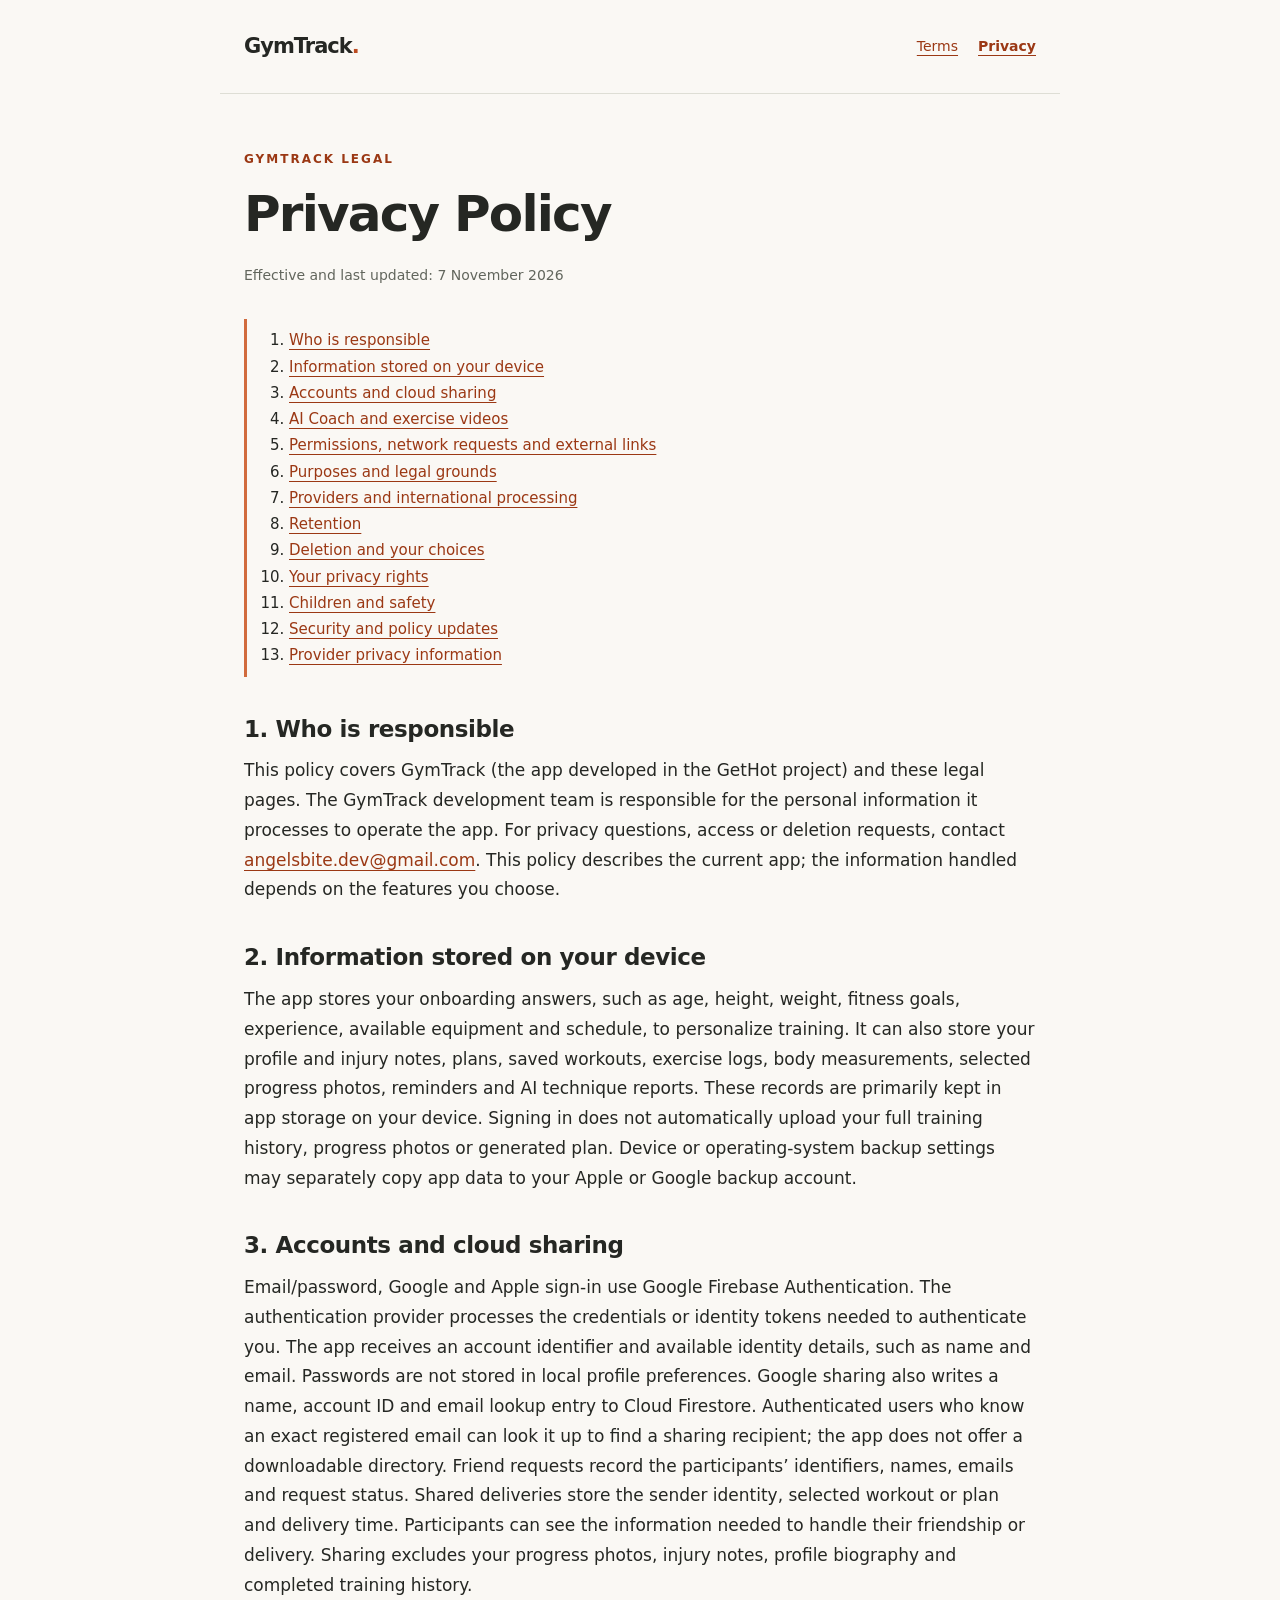
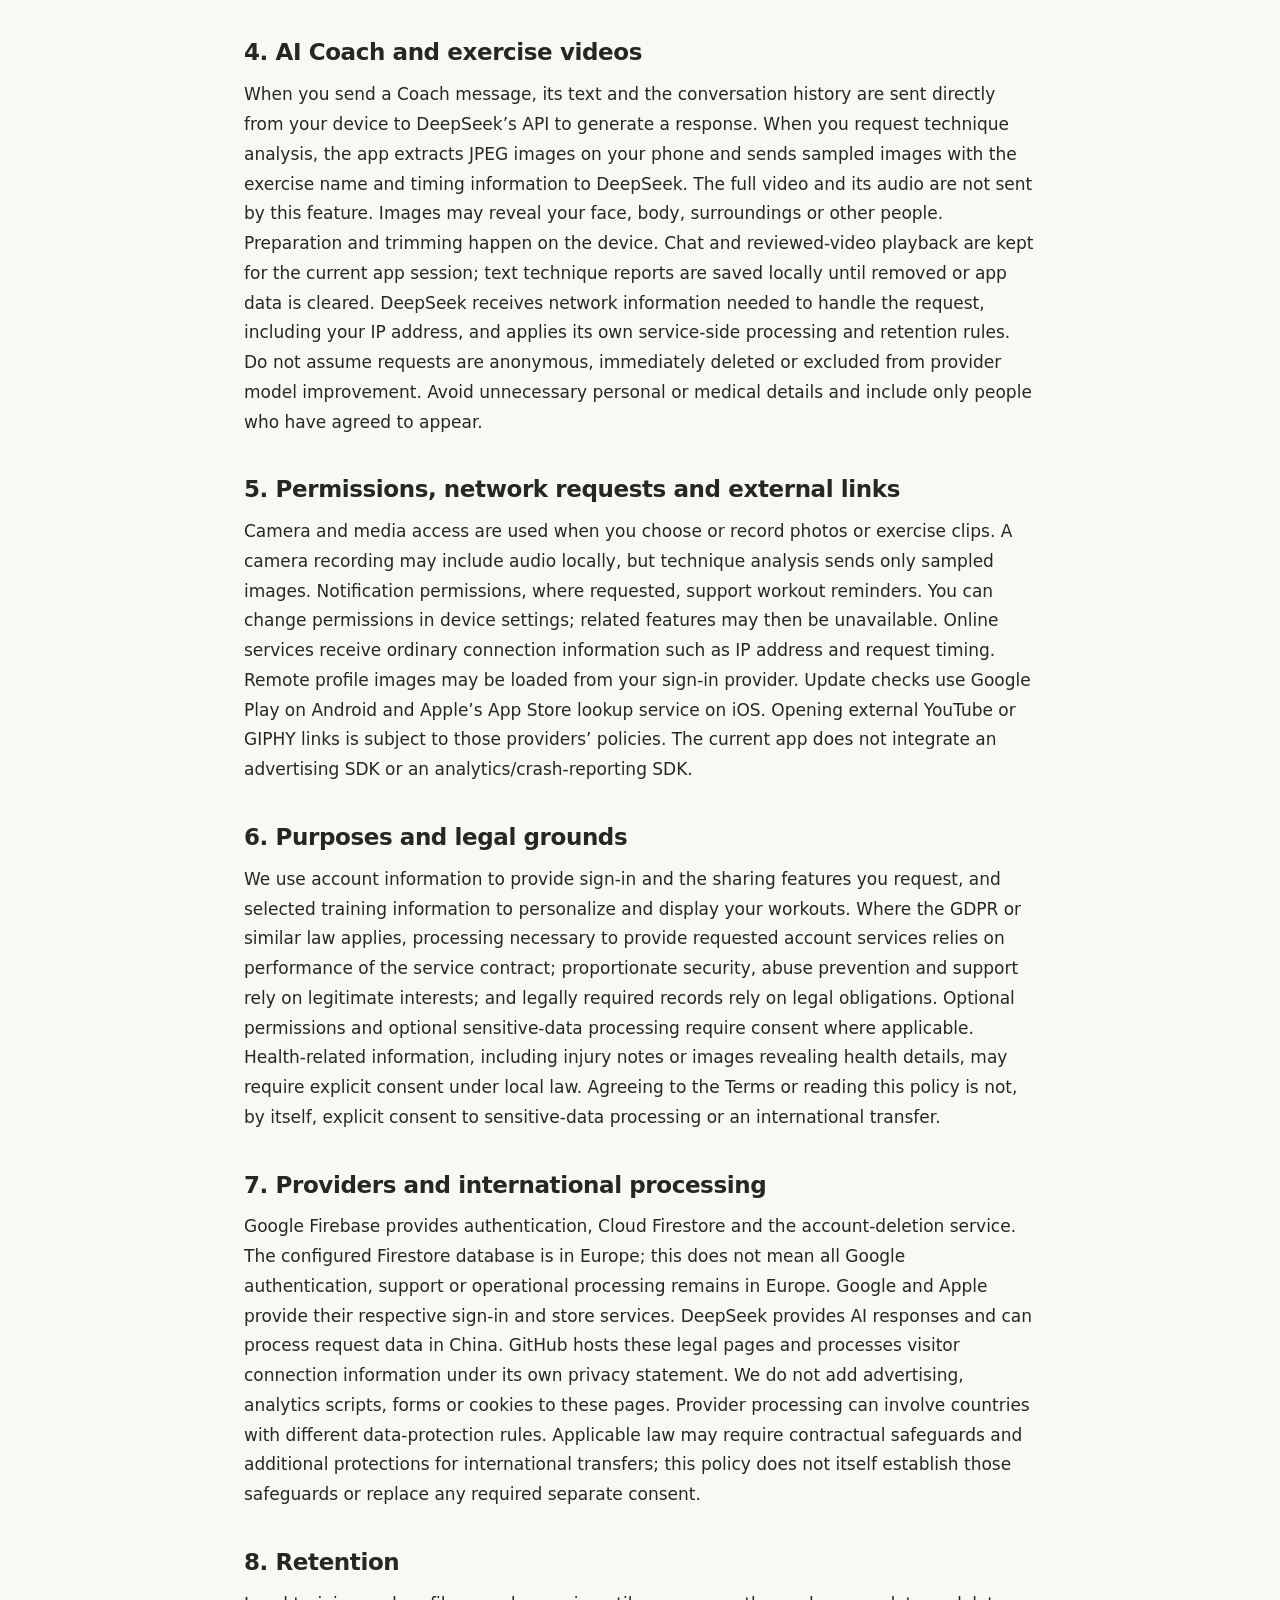
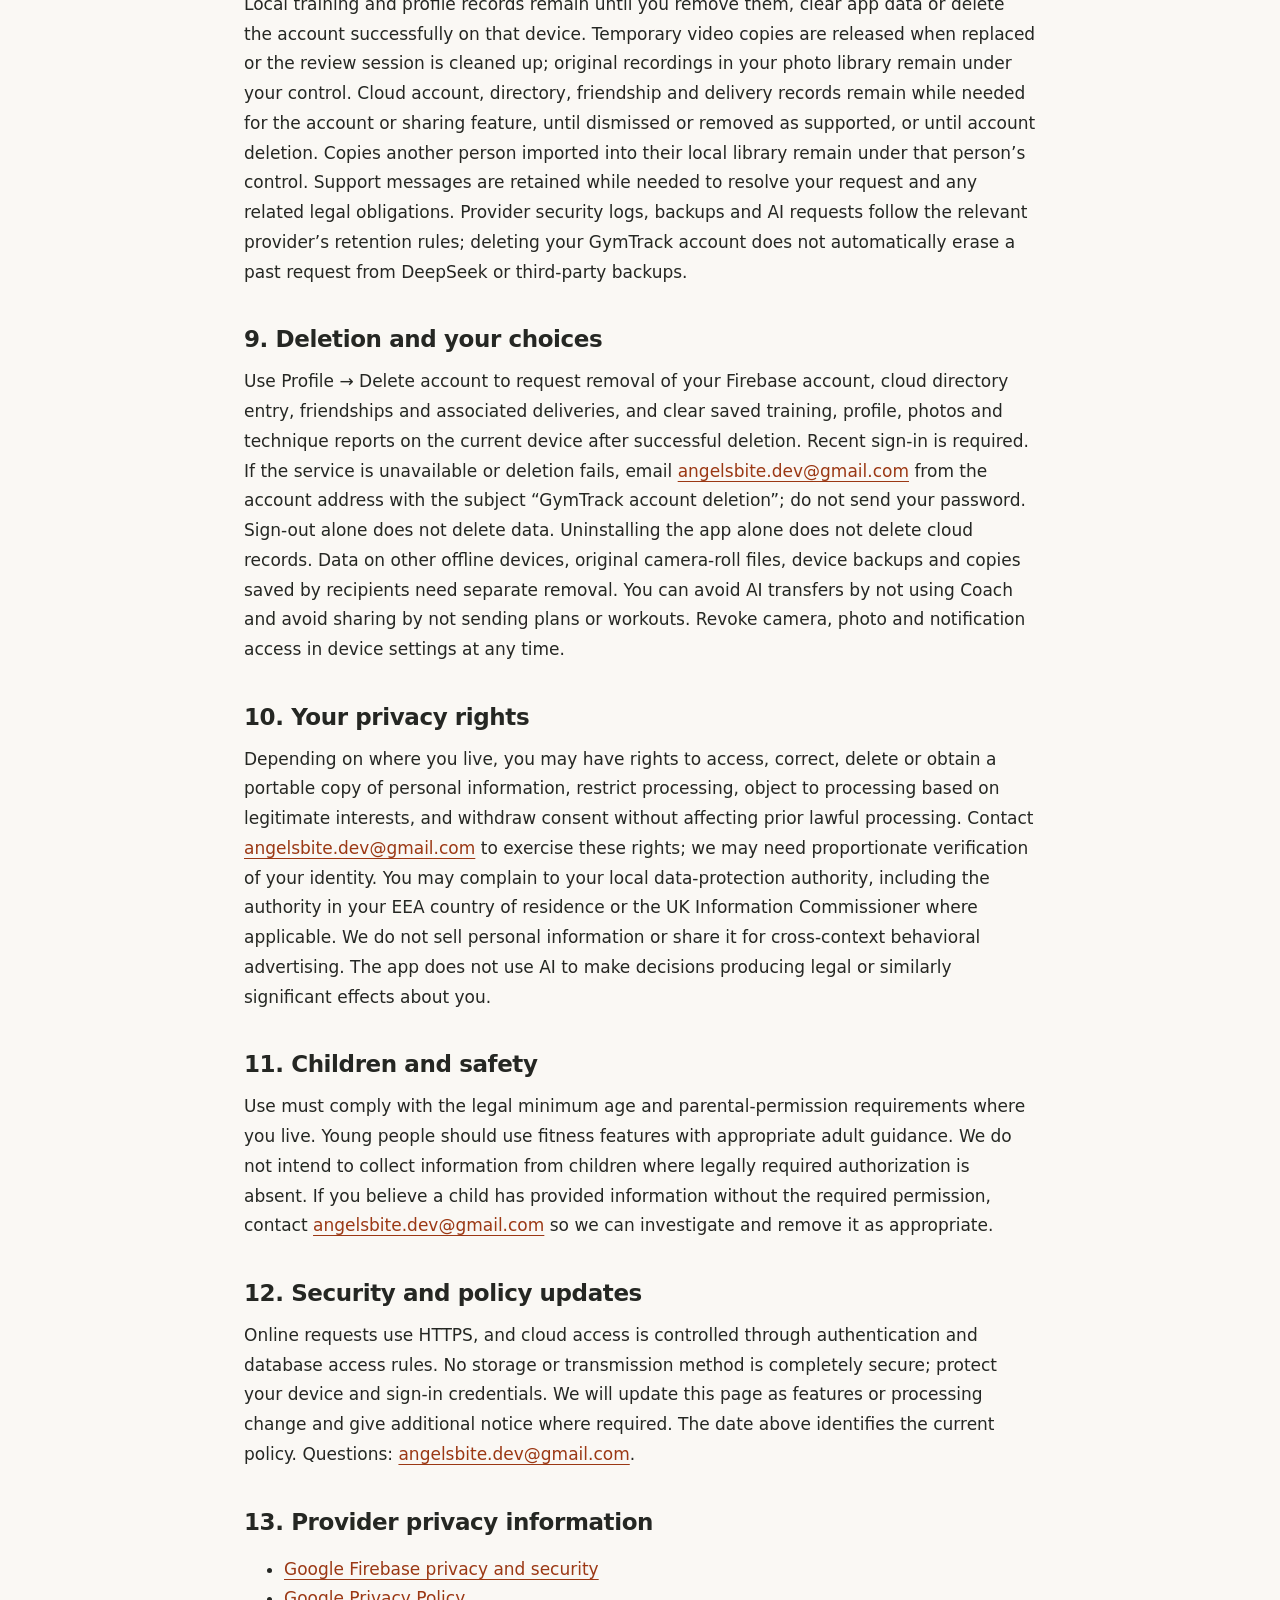
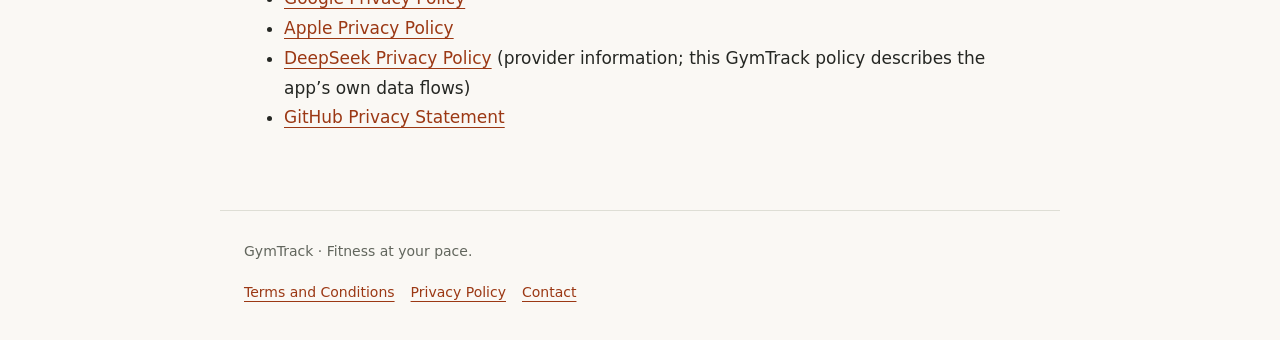
==== privacy.html @ 18a26daa "Publish GymTrack terms and privacy policy" ====
<!doctype html>
<html lang="en"><head><meta charset="utf-8"><meta name="viewport" content="width=device-width, initial-scale=1"><meta name="description" content="Privacy Policy for GymTrack, the workout planning and fitness progress app."><title>Privacy Policy · GymTrack</title><link rel="stylesheet" href="style.css"></head>
<body><a class="skip" href="#main">Skip to content</a><header><a class="brand" href="index.html">GymTrack<span aria-hidden="true" style="color:#bc4b20">.</span></a><nav aria-label="Legal"><a href="terms.html">Terms</a><a href="privacy.html" aria-current="page">Privacy</a></nav></header><main id="main"><p class="eyebrow">GymTrack legal</p><h1>Privacy Policy</h1><p class="date">Effective and last updated: <time datetime="2026-11-07">7 November 2026</time></p><nav class="toc" aria-label="On this page"><ol><li><a href="#section-1">Who is responsible</a></li><li><a href="#section-2">Information stored on your device</a></li><li><a href="#section-3">Accounts and cloud sharing</a></li><li><a href="#section-4">AI Coach and exercise videos</a></li><li><a href="#section-5">Permissions, network requests and external links</a></li><li><a href="#section-6">Purposes and legal grounds</a></li><li><a href="#section-7">Providers and international processing</a></li><li><a href="#section-8">Retention</a></li><li><a href="#section-9">Deletion and your choices</a></li><li><a href="#section-10">Your privacy rights</a></li><li><a href="#section-11">Children and safety</a></li><li><a href="#section-12">Security and policy updates</a></li><li><a href="#section-13">Provider privacy information</a></li></ol></nav><section aria-labelledby="section-1"><h2 id="section-1">1. Who is responsible</h2><p>This policy covers GymTrack (the app developed in the GetHot project) and these legal pages. The GymTrack development team is responsible for the personal information it processes to operate the app. For privacy questions, access or deletion requests, contact <a href="mailto:angelsbite.dev@gmail.com">angelsbite.dev@gmail.com</a>. This policy describes the current app; the information handled depends on the features you choose.</p></section><section aria-labelledby="section-2"><h2 id="section-2">2. Information stored on your device</h2><p>The app stores your onboarding answers, such as age, height, weight, fitness goals, experience, available equipment and schedule, to personalize training. It can also store your profile and injury notes, plans, saved workouts, exercise logs, body measurements, selected progress photos, reminders and AI technique reports. These records are primarily kept in app storage on your device. Signing in does not automatically upload your full training history, progress photos or generated plan. Device or operating-system backup settings may separately copy app data to your Apple or Google backup account.</p></section><section aria-labelledby="section-3"><h2 id="section-3">3. Accounts and cloud sharing</h2><p>Email/password, Google and Apple sign-in use Google Firebase Authentication. The authentication provider processes the credentials or identity tokens needed to authenticate you. The app receives an account identifier and available identity details, such as name and email. Passwords are not stored in local profile preferences. Google sharing also writes a name, account ID and email lookup entry to Cloud Firestore. Authenticated users who know an exact registered email can look it up to find a sharing recipient; the app does not offer a downloadable directory. Friend requests record the participants’ identifiers, names, emails and request status. Shared deliveries store the sender identity, selected workout or plan and delivery time. Participants can see the information needed to handle their friendship or delivery. Sharing excludes your progress photos, injury notes, profile biography and completed training history.</p></section><section aria-labelledby="section-4"><h2 id="section-4">4. AI Coach and exercise videos</h2><p>When you send a Coach message, its text and the conversation history are sent directly from your device to DeepSeek’s API to generate a response. When you request technique analysis, the app extracts JPEG images on your phone and sends sampled images with the exercise name and timing information to DeepSeek. The full video and its audio are not sent by this feature. Images may reveal your face, body, surroundings or other people. Preparation and trimming happen on the device. Chat and reviewed-video playback are kept for the current app session; text technique reports are saved locally until removed or app data is cleared. DeepSeek receives network information needed to handle the request, including your IP address, and applies its own service-side processing and retention rules. Do not assume requests are anonymous, immediately deleted or excluded from provider model improvement. Avoid unnecessary personal or medical details and include only people who have agreed to appear.</p></section><section aria-labelledby="section-5"><h2 id="section-5">5. Permissions, network requests and external links</h2><p>Camera and media access are used when you choose or record photos or exercise clips. A camera recording may include audio locally, but technique analysis sends only sampled images. Notification permissions, where requested, support workout reminders. You can change permissions in device settings; related features may then be unavailable. Online services receive ordinary connection information such as IP address and request timing. Remote profile images may be loaded from your sign-in provider. Update checks use Google Play on Android and Apple’s App Store lookup service on iOS. Opening external YouTube or GIPHY links is subject to those providers’ policies. The current app does not integrate an advertising SDK or an analytics/crash-reporting SDK.</p></section><section aria-labelledby="section-6"><h2 id="section-6">6. Purposes and legal grounds</h2><p>We use account information to provide sign-in and the sharing features you request, and selected training information to personalize and display your workouts. Where the GDPR or similar law applies, processing necessary to provide requested account services relies on performance of the service contract; proportionate security, abuse prevention and support rely on legitimate interests; and legally required records rely on legal obligations. Optional permissions and optional sensitive-data processing require consent where applicable. Health-related information, including injury notes or images revealing health details, may require explicit consent under local law. Agreeing to the Terms or reading this policy is not, by itself, explicit consent to sensitive-data processing or an international transfer.</p></section><section aria-labelledby="section-7"><h2 id="section-7">7. Providers and international processing</h2><p>Google Firebase provides authentication, Cloud Firestore and the account-deletion service. The configured Firestore database is in Europe; this does not mean all Google authentication, support or operational processing remains in Europe. Google and Apple provide their respective sign-in and store services. DeepSeek provides AI responses and can process request data in China. GitHub hosts these legal pages and processes visitor connection information under its own privacy statement. We do not add advertising, analytics scripts, forms or cookies to these pages. Provider processing can involve countries with different data-protection rules. Applicable law may require contractual safeguards and additional protections for international transfers; this policy does not itself establish those safeguards or replace any required separate consent.</p></section><section aria-labelledby="section-8"><h2 id="section-8">8. Retention</h2><p>Local training and profile records remain until you remove them, clear app data or delete the account successfully on that device. Temporary video copies are released when replaced or the review session is cleaned up; original recordings in your photo library remain under your control. Cloud account, directory, friendship and delivery records remain while needed for the account or sharing feature, until dismissed or removed as supported, or until account deletion. Copies another person imported into their local library remain under that person’s control. Support messages are retained while needed to resolve your request and any related legal obligations. Provider security logs, backups and AI requests follow the relevant provider’s retention rules; deleting your GymTrack account does not automatically erase a past request from DeepSeek or third-party backups.</p></section><section aria-labelledby="section-9"><h2 id="section-9">9. Deletion and your choices</h2><p>Use Profile → Delete account to request removal of your Firebase account, cloud directory entry, friendships and associated deliveries, and clear saved training, profile, photos and technique reports on the current device after successful deletion. Recent sign-in is required. If the service is unavailable or deletion fails, email <a href="mailto:angelsbite.dev@gmail.com">angelsbite.dev@gmail.com</a> from the account address with the subject “GymTrack account deletion”; do not send your password. Sign-out alone does not delete data. Uninstalling the app alone does not delete cloud records. Data on other offline devices, original camera-roll files, device backups and copies saved by recipients need separate removal. You can avoid AI transfers by not using Coach and avoid sharing by not sending plans or workouts. Revoke camera, photo and notification access in device settings at any time.</p></section><section aria-labelledby="section-10"><h2 id="section-10">10. Your privacy rights</h2><p>Depending on where you live, you may have rights to access, correct, delete or obtain a portable copy of personal information, restrict processing, object to processing based on legitimate interests, and withdraw consent without affecting prior lawful processing. Contact <a href="mailto:angelsbite.dev@gmail.com">angelsbite.dev@gmail.com</a> to exercise these rights; we may need proportionate verification of your identity. You may complain to your local data-protection authority, including the authority in your EEA country of residence or the UK Information Commissioner where applicable. We do not sell personal information or share it for cross-context behavioral advertising. The app does not use AI to make decisions producing legal or similarly significant effects about you.</p></section><section aria-labelledby="section-11"><h2 id="section-11">11. Children and safety</h2><p>Use must comply with the legal minimum age and parental-permission requirements where you live. Young people should use fitness features with appropriate adult guidance. We do not intend to collect information from children where legally required authorization is absent. If you believe a child has provided information without the required permission, contact <a href="mailto:angelsbite.dev@gmail.com">angelsbite.dev@gmail.com</a> so we can investigate and remove it as appropriate.</p></section><section aria-labelledby="section-12"><h2 id="section-12">12. Security and policy updates</h2><p>Online requests use HTTPS, and cloud access is controlled through authentication and database access rules. No storage or transmission method is completely secure; protect your device and sign-in credentials. We will update this page as features or processing change and give additional notice where required. The date above identifies the current policy. Questions: <a href="mailto:angelsbite.dev@gmail.com">angelsbite.dev@gmail.com</a>.</p></section><section aria-labelledby="section-13"><h2 id="section-13">13. Provider privacy information</h2><ul><li><a href="https://firebase.google.com/support/privacy">Google Firebase privacy and security</a></li><li><a href="https://policies.google.com/privacy">Google Privacy Policy</a></li><li><a href="https://www.apple.com/legal/privacy/">Apple Privacy Policy</a></li><li><a href="https://cdn.deepseek.com/policies/en-US/deepseek-privacy-policy.html">DeepSeek Privacy Policy</a> (provider information; this GymTrack policy describes the app’s own data flows)</li><li><a href="https://docs.github.com/en/site-policy/privacy-policies/github-general-privacy-statement">GitHub Privacy Statement</a></li></ul></section></main><footer><p>GymTrack · Fitness at your pace.</p><a href="terms.html">Terms and Conditions</a><a href="privacy.html">Privacy Policy</a><a href="mailto:angelsbite.dev@gmail.com">Contact</a></footer></body></html>
---- style.css ----
*{box-sizing:border-box}html{color-scheme:light;scroll-behavior:smooth}body{margin:0;background:#faf8f4;color:#252723;font:17px/1.75 system-ui,-apple-system,BlinkMacSystemFont,"Segoe UI",sans-serif}a{color:#9b3814;text-underline-offset:4px}a:hover{color:#5f210a}a:focus-visible{outline:3px solid #b5471e;outline-offset:5px}.skip{position:absolute;left:16px;top:-80px;background:white;padding:8px}.skip:focus{top:8px}header,main,footer{max-width:840px;margin:auto;padding:28px 24px}header{display:flex;align-items:center;justify-content:space-between;gap:20px;border-bottom:1px solid #deded5}.brand{font-size:21px;font-weight:800;letter-spacing:-1px;color:#252723;text-decoration:none}nav{display:flex;gap:20px;font-size:14px}nav a[aria-current=page]{font-weight:700}main{padding-top:55px;padding-bottom:60px}h1{font-size:clamp(34px,6vw,50px);line-height:1.14;letter-spacing:-1.8px;margin:12px 0 20px}h2{font-size:23px;line-height:1.3;margin:38px 0 12px;letter-spacing:-.4px}p{margin:0 0 16px}.eyebrow{font-size:12px;letter-spacing:2px;text-transform:uppercase;font-weight:700;color:#9b3814}.date,footer{color:#62665d;font-size:14px}.intro{font-size:20px;color:#555c50}.cards{display:grid;grid-template-columns:1fr 1fr;gap:18px;margin:36px 0}.card{border:1px solid #deded5;border-radius:18px;padding:26px;background:#fffdf8}.card h2{margin:0 0 10px}.toc{border-left:3px solid #d16b3d;padding:8px 0 8px 22px;margin-top:32px}.toc ol{margin:0;padding-left:20px;font-size:15px}footer{border-top:1px solid #deded5;padding-bottom:36px}footer a{margin-right:16px}@media(max-width:540px){body{font-size:16px}header{align-items:flex-start;flex-direction:column;gap:8px}.cards{grid-template-columns:1fr}main{padding-top:36px}}@media print{header,footer,.toc,.skip{display:none}body{background:white;font-size:11pt}main{max-width:none;padding:0}h1{font-size:28pt}h2{break-after:avoid}a{color:inherit}}
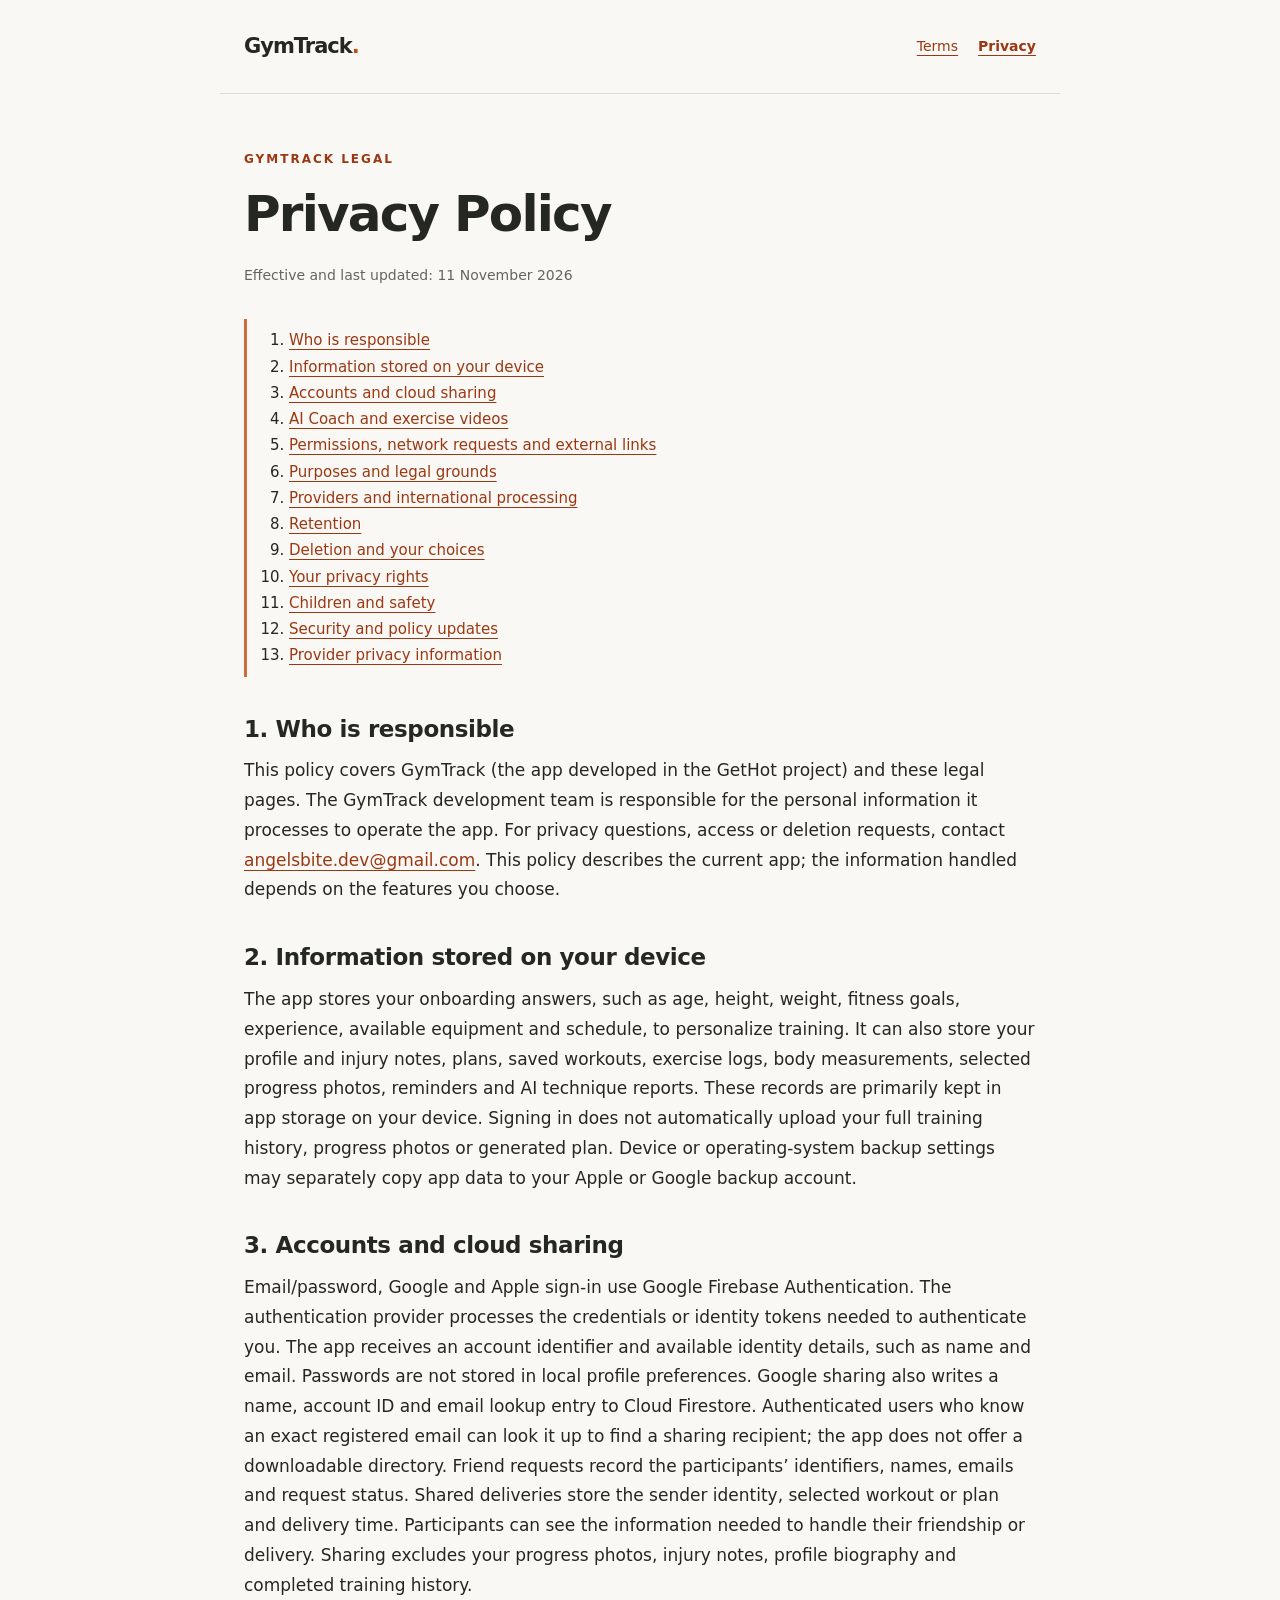
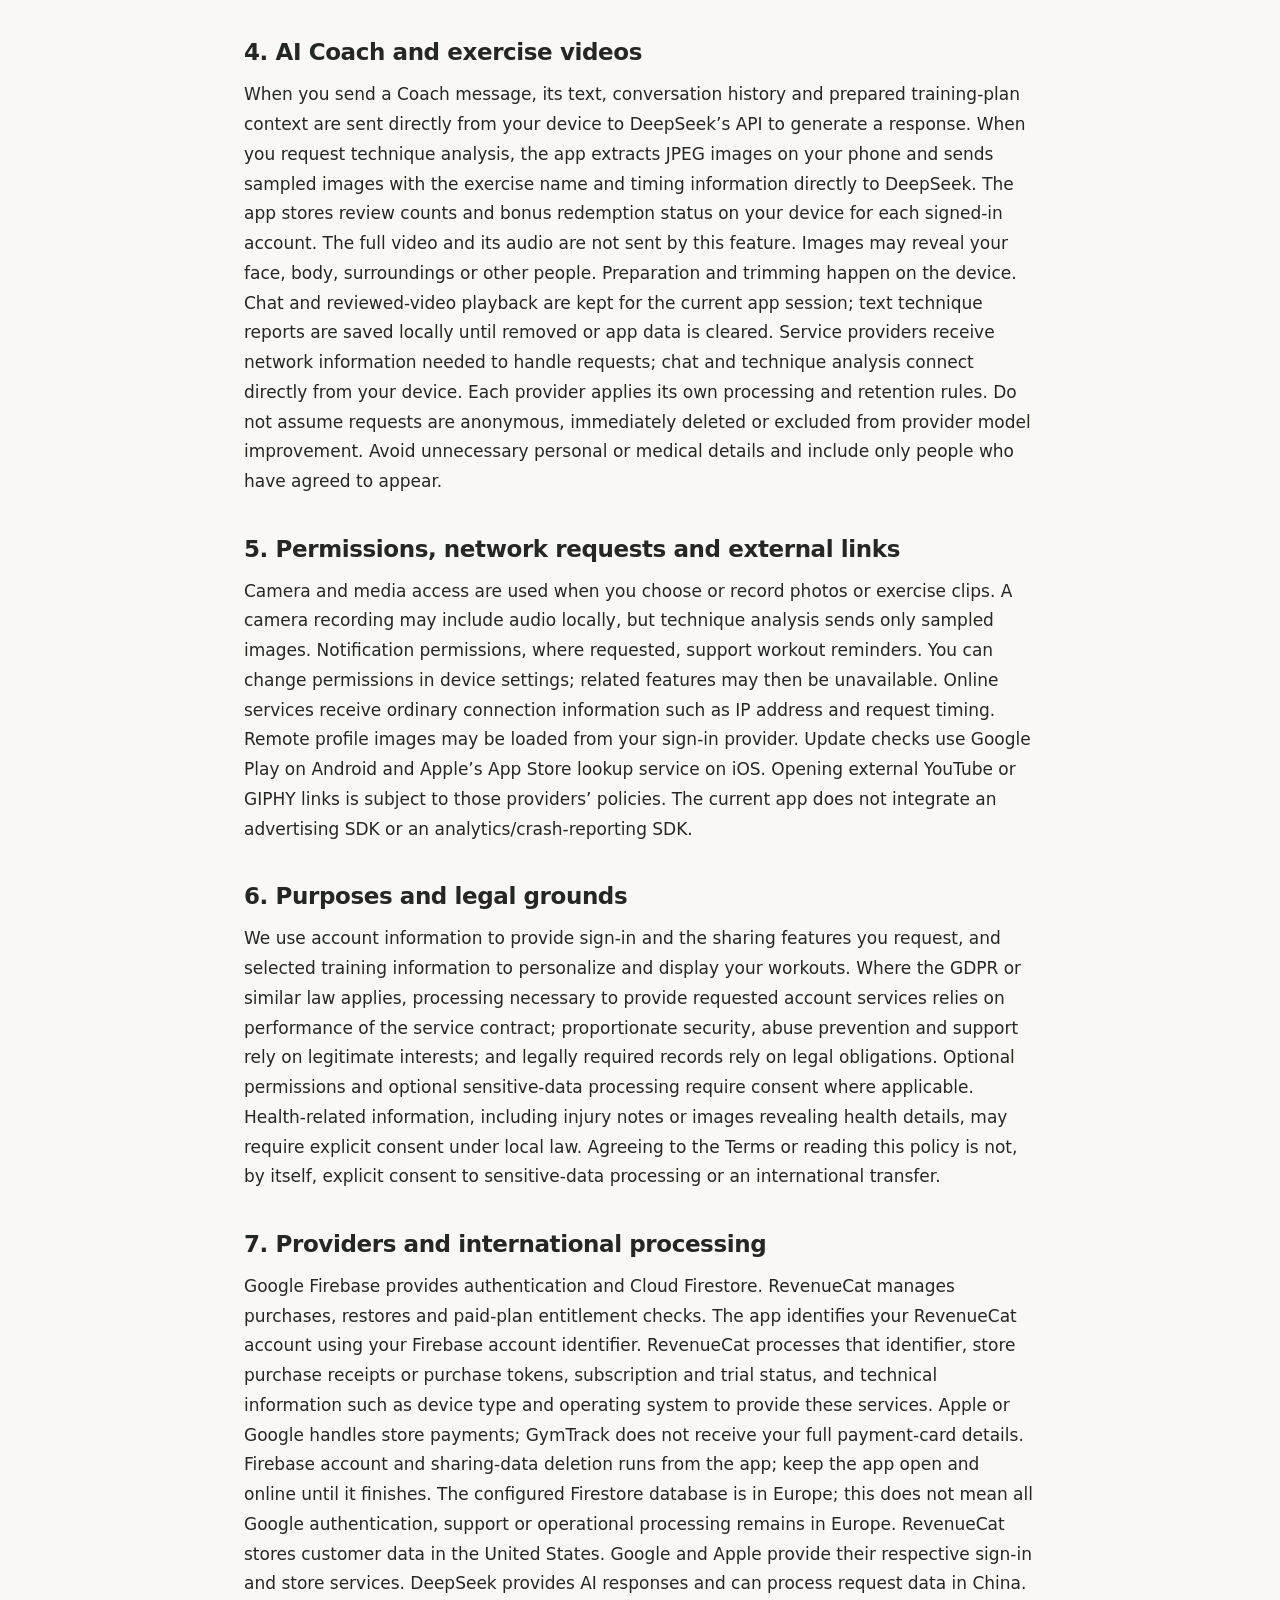
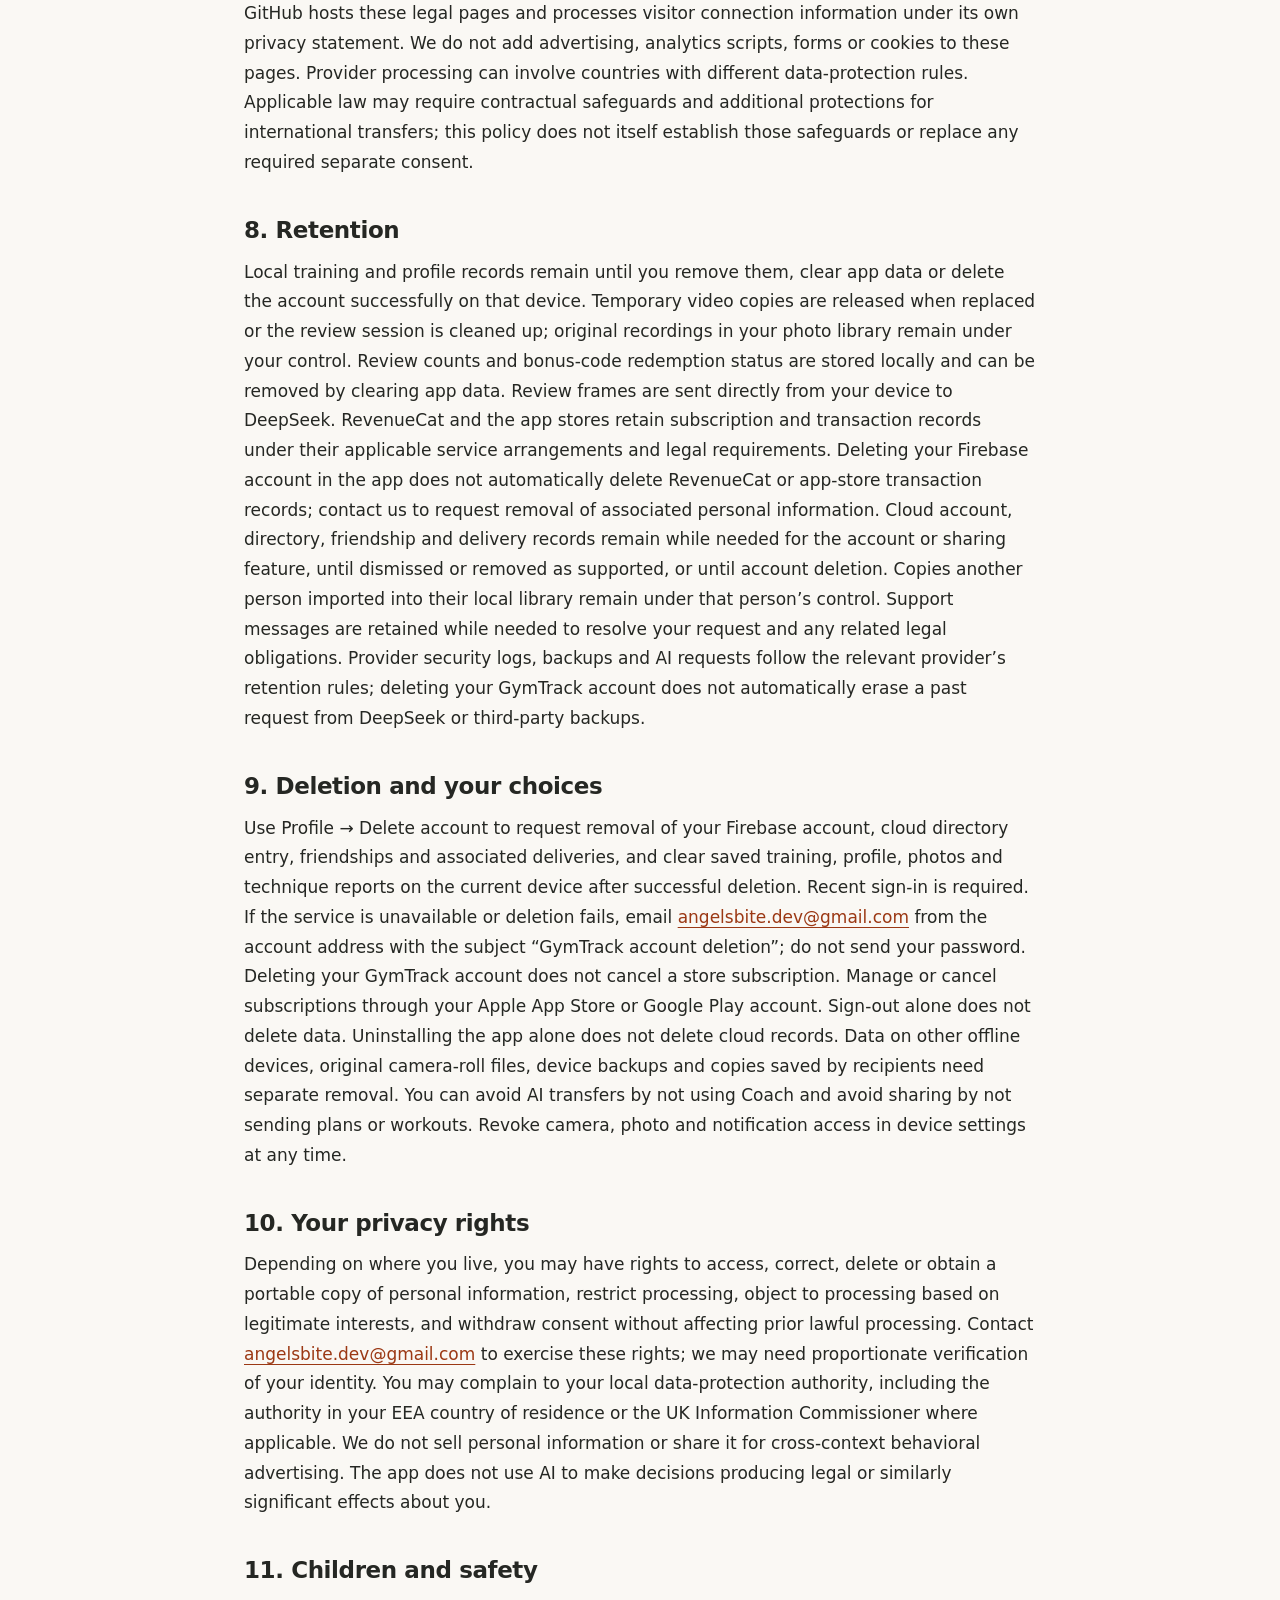
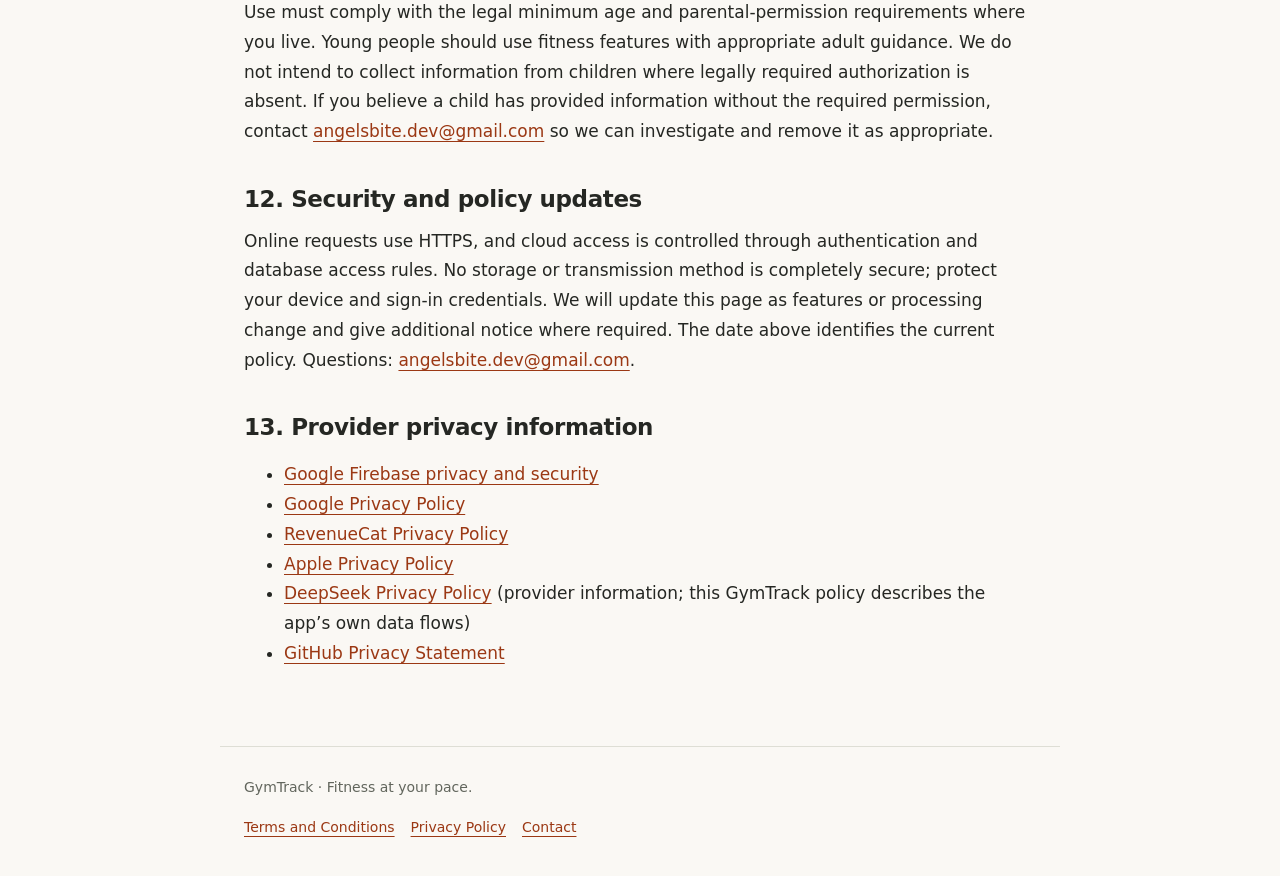
==== commit ff05b3f6: "Disclose RevenueCat subscription processing in privacy policy" ====
--- a/privacy.html
+++ b/privacy.html
@@ -1,3 +1,3 @@
 <!doctype html>
 <html lang="en"><head><meta charset="utf-8"><meta name="viewport" content="width=device-width, initial-scale=1"><meta name="description" content="Privacy Policy for GymTrack, the workout planning and fitness progress app."><title>Privacy Policy · GymTrack</title><link rel="stylesheet" href="style.css"></head>
-<body><a class="skip" href="#main">Skip to content</a><header><a class="brand" href="index.html">GymTrack<span aria-hidden="true" style="color:#bc4b20">.</span></a><nav aria-label="Legal"><a href="terms.html">Terms</a><a href="privacy.html" aria-current="page">Privacy</a></nav></header><main id="main"><p class="eyebrow">GymTrack legal</p><h1>Privacy Policy</h1><p class="date">Effective and last updated: <time datetime="2026-11-07">7 November 2026</time></p><nav class="toc" aria-label="On this page"><ol><li><a href="#section-1">Who is responsible</a></li><li><a href="#section-2">Information stored on your device</a></li><li><a href="#section-3">Accounts and cloud sharing</a></li><li><a href="#section-4">AI Coach and exercise videos</a></li><li><a href="#section-5">Permissions, network requests and external links</a></li><li><a href="#section-6">Purposes and legal grounds</a></li><li><a href="#section-7">Providers and international processing</a></li><li><a href="#section-8">Retention</a></li><li><a href="#section-9">Deletion and your choices</a></li><li><a href="#section-10">Your privacy rights</a></li><li><a href="#section-11">Children and safety</a></li><li><a href="#section-12">Security and policy updates</a></li><li><a href="#section-13">Provider privacy information</a></li></ol></nav><section aria-labelledby="section-1"><h2 id="section-1">1. Who is responsible</h2><p>This policy covers GymTrack (the app developed in the GetHot project) and these legal pages. The GymTrack development team is responsible for the personal information it processes to operate the app. For privacy questions, access or deletion requests, contact <a href="mailto:angelsbite.dev@gmail.com">angelsbite.dev@gmail.com</a>. This policy describes the current app; the information handled depends on the features you choose.</p></section><section aria-labelledby="section-2"><h2 id="section-2">2. Information stored on your device</h2><p>The app stores your onboarding answers, such as age, height, weight, fitness goals, experience, available equipment and schedule, to personalize training. It can also store your profile and injury notes, plans, saved workouts, exercise logs, body measurements, selected progress photos, reminders and AI technique reports. These records are primarily kept in app storage on your device. Signing in does not automatically upload your full training history, progress photos or generated plan. Device or operating-system backup settings may separately copy app data to your Apple or Google backup account.</p></section><section aria-labelledby="section-3"><h2 id="section-3">3. Accounts and cloud sharing</h2><p>Email/password, Google and Apple sign-in use Google Firebase Authentication. The authentication provider processes the credentials or identity tokens needed to authenticate you. The app receives an account identifier and available identity details, such as name and email. Passwords are not stored in local profile preferences. Google sharing also writes a name, account ID and email lookup entry to Cloud Firestore. Authenticated users who know an exact registered email can look it up to find a sharing recipient; the app does not offer a downloadable directory. Friend requests record the participants’ identifiers, names, emails and request status. Shared deliveries store the sender identity, selected workout or plan and delivery time. Participants can see the information needed to handle their friendship or delivery. Sharing excludes your progress photos, injury notes, profile biography and completed training history.</p></section><section aria-labelledby="section-4"><h2 id="section-4">4. AI Coach and exercise videos</h2><p>When you send a Coach message, its text and the conversation history are sent directly from your device to DeepSeek’s API to generate a response. When you request technique analysis, the app extracts JPEG images on your phone and sends sampled images with the exercise name and timing information to DeepSeek. The full video and its audio are not sent by this feature. Images may reveal your face, body, surroundings or other people. Preparation and trimming happen on the device. Chat and reviewed-video playback are kept for the current app session; text technique reports are saved locally until removed or app data is cleared. DeepSeek receives network information needed to handle the request, including your IP address, and applies its own service-side processing and retention rules. Do not assume requests are anonymous, immediately deleted or excluded from provider model improvement. Avoid unnecessary personal or medical details and include only people who have agreed to appear.</p></section><section aria-labelledby="section-5"><h2 id="section-5">5. Permissions, network requests and external links</h2><p>Camera and media access are used when you choose or record photos or exercise clips. A camera recording may include audio locally, but technique analysis sends only sampled images. Notification permissions, where requested, support workout reminders. You can change permissions in device settings; related features may then be unavailable. Online services receive ordinary connection information such as IP address and request timing. Remote profile images may be loaded from your sign-in provider. Update checks use Google Play on Android and Apple’s App Store lookup service on iOS. Opening external YouTube or GIPHY links is subject to those providers’ policies. The current app does not integrate an advertising SDK or an analytics/crash-reporting SDK.</p></section><section aria-labelledby="section-6"><h2 id="section-6">6. Purposes and legal grounds</h2><p>We use account information to provide sign-in and the sharing features you request, and selected training information to personalize and display your workouts. Where the GDPR or similar law applies, processing necessary to provide requested account services relies on performance of the service contract; proportionate security, abuse prevention and support rely on legitimate interests; and legally required records rely on legal obligations. Optional permissions and optional sensitive-data processing require consent where applicable. Health-related information, including injury notes or images revealing health details, may require explicit consent under local law. Agreeing to the Terms or reading this policy is not, by itself, explicit consent to sensitive-data processing or an international transfer.</p></section><section aria-labelledby="section-7"><h2 id="section-7">7. Providers and international processing</h2><p>Google Firebase provides authentication, Cloud Firestore and the account-deletion service. The configured Firestore database is in Europe; this does not mean all Google authentication, support or operational processing remains in Europe. Google and Apple provide their respective sign-in and store services. DeepSeek provides AI responses and can process request data in China. GitHub hosts these legal pages and processes visitor connection information under its own privacy statement. We do not add advertising, analytics scripts, forms or cookies to these pages. Provider processing can involve countries with different data-protection rules. Applicable law may require contractual safeguards and additional protections for international transfers; this policy does not itself establish those safeguards or replace any required separate consent.</p></section><section aria-labelledby="section-8"><h2 id="section-8">8. Retention</h2><p>Local training and profile records remain until you remove them, clear app data or delete the account successfully on that device. Temporary video copies are released when replaced or the review session is cleaned up; original recordings in your photo library remain under your control. Cloud account, directory, friendship and delivery records remain while needed for the account or sharing feature, until dismissed or removed as supported, or until account deletion. Copies another person imported into their local library remain under that person’s control. Support messages are retained while needed to resolve your request and any related legal obligations. Provider security logs, backups and AI requests follow the relevant provider’s retention rules; deleting your GymTrack account does not automatically erase a past request from DeepSeek or third-party backups.</p></section><section aria-labelledby="section-9"><h2 id="section-9">9. Deletion and your choices</h2><p>Use Profile → Delete account to request removal of your Firebase account, cloud directory entry, friendships and associated deliveries, and clear saved training, profile, photos and technique reports on the current device after successful deletion. Recent sign-in is required. If the service is unavailable or deletion fails, email <a href="mailto:angelsbite.dev@gmail.com">angelsbite.dev@gmail.com</a> from the account address with the subject “GymTrack account deletion”; do not send your password. Sign-out alone does not delete data. Uninstalling the app alone does not delete cloud records. Data on other offline devices, original camera-roll files, device backups and copies saved by recipients need separate removal. You can avoid AI transfers by not using Coach and avoid sharing by not sending plans or workouts. Revoke camera, photo and notification access in device settings at any time.</p></section><section aria-labelledby="section-10"><h2 id="section-10">10. Your privacy rights</h2><p>Depending on where you live, you may have rights to access, correct, delete or obtain a portable copy of personal information, restrict processing, object to processing based on legitimate interests, and withdraw consent without affecting prior lawful processing. Contact <a href="mailto:angelsbite.dev@gmail.com">angelsbite.dev@gmail.com</a> to exercise these rights; we may need proportionate verification of your identity. You may complain to your local data-protection authority, including the authority in your EEA country of residence or the UK Information Commissioner where applicable. We do not sell personal information or share it for cross-context behavioral advertising. The app does not use AI to make decisions producing legal or similarly significant effects about you.</p></section><section aria-labelledby="section-11"><h2 id="section-11">11. Children and safety</h2><p>Use must comply with the legal minimum age and parental-permission requirements where you live. Young people should use fitness features with appropriate adult guidance. We do not intend to collect information from children where legally required authorization is absent. If you believe a child has provided information without the required permission, contact <a href="mailto:angelsbite.dev@gmail.com">angelsbite.dev@gmail.com</a> so we can investigate and remove it as appropriate.</p></section><section aria-labelledby="section-12"><h2 id="section-12">12. Security and policy updates</h2><p>Online requests use HTTPS, and cloud access is controlled through authentication and database access rules. No storage or transmission method is completely secure; protect your device and sign-in credentials. We will update this page as features or processing change and give additional notice where required. The date above identifies the current policy. Questions: <a href="mailto:angelsbite.dev@gmail.com">angelsbite.dev@gmail.com</a>.</p></section><section aria-labelledby="section-13"><h2 id="section-13">13. Provider privacy information</h2><ul><li><a href="https://firebase.google.com/support/privacy">Google Firebase privacy and security</a></li><li><a href="https://policies.google.com/privacy">Google Privacy Policy</a></li><li><a href="https://www.apple.com/legal/privacy/">Apple Privacy Policy</a></li><li><a href="https://cdn.deepseek.com/policies/en-US/deepseek-privacy-policy.html">DeepSeek Privacy Policy</a> (provider information; this GymTrack policy describes the app’s own data flows)</li><li><a href="https://docs.github.com/en/site-policy/privacy-policies/github-general-privacy-statement">GitHub Privacy Statement</a></li></ul></section></main><footer><p>GymTrack · Fitness at your pace.</p><a href="terms.html">Terms and Conditions</a><a href="privacy.html">Privacy Policy</a><a href="mailto:angelsbite.dev@gmail.com">Contact</a></footer></body></html>
+<body><a class="skip" href="#main">Skip to content</a><header><a class="brand" href="index.html">GymTrack<span aria-hidden="true" style="color:#bc4b20">.</span></a><nav aria-label="Legal"><a href="terms.html">Terms</a><a href="privacy.html" aria-current="page">Privacy</a></nav></header><main id="main"><p class="eyebrow">GymTrack legal</p><h1>Privacy Policy</h1><p class="date">Effective and last updated: <time datetime="2026-11-11">11 November 2026</time></p><nav class="toc" aria-label="On this page"><ol><li><a href="#section-1">Who is responsible</a></li><li><a href="#section-2">Information stored on your device</a></li><li><a href="#section-3">Accounts and cloud sharing</a></li><li><a href="#section-4">AI Coach and exercise videos</a></li><li><a href="#section-5">Permissions, network requests and external links</a></li><li><a href="#section-6">Purposes and legal grounds</a></li><li><a href="#section-7">Providers and international processing</a></li><li><a href="#section-8">Retention</a></li><li><a href="#section-9">Deletion and your choices</a></li><li><a href="#section-10">Your privacy rights</a></li><li><a href="#section-11">Children and safety</a></li><li><a href="#section-12">Security and policy updates</a></li><li><a href="#section-13">Provider privacy information</a></li></ol></nav><section aria-labelledby="section-1"><h2 id="section-1">1. Who is responsible</h2><p>This policy covers GymTrack (the app developed in the GetHot project) and these legal pages. The GymTrack development team is responsible for the personal information it processes to operate the app. For privacy questions, access or deletion requests, contact <a href="mailto:angelsbite.dev@gmail.com">angelsbite.dev@gmail.com</a>. This policy describes the current app; the information handled depends on the features you choose.</p></section><section aria-labelledby="section-2"><h2 id="section-2">2. Information stored on your device</h2><p>The app stores your onboarding answers, such as age, height, weight, fitness goals, experience, available equipment and schedule, to personalize training. It can also store your profile and injury notes, plans, saved workouts, exercise logs, body measurements, selected progress photos, reminders and AI technique reports. These records are primarily kept in app storage on your device. Signing in does not automatically upload your full training history, progress photos or generated plan. Device or operating-system backup settings may separately copy app data to your Apple or Google backup account.</p></section><section aria-labelledby="section-3"><h2 id="section-3">3. Accounts and cloud sharing</h2><p>Email/password, Google and Apple sign-in use Google Firebase Authentication. The authentication provider processes the credentials or identity tokens needed to authenticate you. The app receives an account identifier and available identity details, such as name and email. Passwords are not stored in local profile preferences. Google sharing also writes a name, account ID and email lookup entry to Cloud Firestore. Authenticated users who know an exact registered email can look it up to find a sharing recipient; the app does not offer a downloadable directory. Friend requests record the participants’ identifiers, names, emails and request status. Shared deliveries store the sender identity, selected workout or plan and delivery time. Participants can see the information needed to handle their friendship or delivery. Sharing excludes your progress photos, injury notes, profile biography and completed training history.</p></section><section aria-labelledby="section-4"><h2 id="section-4">4. AI Coach and exercise videos</h2><p>When you send a Coach message, its text, conversation history and prepared training-plan context are sent directly from your device to DeepSeek’s API to generate a response. When you request technique analysis, the app extracts JPEG images on your phone and sends sampled images with the exercise name and timing information directly to DeepSeek. The app stores review counts and bonus redemption status on your device for each signed-in account. The full video and its audio are not sent by this feature. Images may reveal your face, body, surroundings or other people. Preparation and trimming happen on the device. Chat and reviewed-video playback are kept for the current app session; text technique reports are saved locally until removed or app data is cleared. Service providers receive network information needed to handle requests; chat and technique analysis connect directly from your device. Each provider applies its own processing and retention rules. Do not assume requests are anonymous, immediately deleted or excluded from provider model improvement. Avoid unnecessary personal or medical details and include only people who have agreed to appear.</p></section><section aria-labelledby="section-5"><h2 id="section-5">5. Permissions, network requests and external links</h2><p>Camera and media access are used when you choose or record photos or exercise clips. A camera recording may include audio locally, but technique analysis sends only sampled images. Notification permissions, where requested, support workout reminders. You can change permissions in device settings; related features may then be unavailable. Online services receive ordinary connection information such as IP address and request timing. Remote profile images may be loaded from your sign-in provider. Update checks use Google Play on Android and Apple’s App Store lookup service on iOS. Opening external YouTube or GIPHY links is subject to those providers’ policies. The current app does not integrate an advertising SDK or an analytics/crash-reporting SDK.</p></section><section aria-labelledby="section-6"><h2 id="section-6">6. Purposes and legal grounds</h2><p>We use account information to provide sign-in and the sharing features you request, and selected training information to personalize and display your workouts. Where the GDPR or similar law applies, processing necessary to provide requested account services relies on performance of the service contract; proportionate security, abuse prevention and support rely on legitimate interests; and legally required records rely on legal obligations. Optional permissions and optional sensitive-data processing require consent where applicable. Health-related information, including injury notes or images revealing health details, may require explicit consent under local law. Agreeing to the Terms or reading this policy is not, by itself, explicit consent to sensitive-data processing or an international transfer.</p></section><section aria-labelledby="section-7"><h2 id="section-7">7. Providers and international processing</h2><p>Google Firebase provides authentication and Cloud Firestore. RevenueCat manages purchases, restores and paid-plan entitlement checks. The app identifies your RevenueCat account using your Firebase account identifier. RevenueCat processes that identifier, store purchase receipts or purchase tokens, subscription and trial status, and technical information such as device type and operating system to provide these services. Apple or Google handles store payments; GymTrack does not receive your full payment-card details. Firebase account and sharing-data deletion runs from the app; keep the app open and online until it finishes. The configured Firestore database is in Europe; this does not mean all Google authentication, support or operational processing remains in Europe. RevenueCat stores customer data in the United States. Google and Apple provide their respective sign-in and store services. DeepSeek provides AI responses and can process request data in China. GitHub hosts these legal pages and processes visitor connection information under its own privacy statement. We do not add advertising, analytics scripts, forms or cookies to these pages. Provider processing can involve countries with different data-protection rules. Applicable law may require contractual safeguards and additional protections for international transfers; this policy does not itself establish those safeguards or replace any required separate consent.</p></section><section aria-labelledby="section-8"><h2 id="section-8">8. Retention</h2><p>Local training and profile records remain until you remove them, clear app data or delete the account successfully on that device. Temporary video copies are released when replaced or the review session is cleaned up; original recordings in your photo library remain under your control. Review counts and bonus-code redemption status are stored locally and can be removed by clearing app data. Review frames are sent directly from your device to DeepSeek. RevenueCat and the app stores retain subscription and transaction records under their applicable service arrangements and legal requirements. Deleting your Firebase account in the app does not automatically delete RevenueCat or app-store transaction records; contact us to request removal of associated personal information. Cloud account, directory, friendship and delivery records remain while needed for the account or sharing feature, until dismissed or removed as supported, or until account deletion. Copies another person imported into their local library remain under that person’s control. Support messages are retained while needed to resolve your request and any related legal obligations. Provider security logs, backups and AI requests follow the relevant provider’s retention rules; deleting your GymTrack account does not automatically erase a past request from DeepSeek or third-party backups.</p></section><section aria-labelledby="section-9"><h2 id="section-9">9. Deletion and your choices</h2><p>Use Profile → Delete account to request removal of your Firebase account, cloud directory entry, friendships and associated deliveries, and clear saved training, profile, photos and technique reports on the current device after successful deletion. Recent sign-in is required. If the service is unavailable or deletion fails, email <a href="mailto:angelsbite.dev@gmail.com">angelsbite.dev@gmail.com</a> from the account address with the subject “GymTrack account deletion”; do not send your password. Deleting your GymTrack account does not cancel a store subscription. Manage or cancel subscriptions through your Apple App Store or Google Play account. Sign-out alone does not delete data. Uninstalling the app alone does not delete cloud records. Data on other offline devices, original camera-roll files, device backups and copies saved by recipients need separate removal. You can avoid AI transfers by not using Coach and avoid sharing by not sending plans or workouts. Revoke camera, photo and notification access in device settings at any time.</p></section><section aria-labelledby="section-10"><h2 id="section-10">10. Your privacy rights</h2><p>Depending on where you live, you may have rights to access, correct, delete or obtain a portable copy of personal information, restrict processing, object to processing based on legitimate interests, and withdraw consent without affecting prior lawful processing. Contact <a href="mailto:angelsbite.dev@gmail.com">angelsbite.dev@gmail.com</a> to exercise these rights; we may need proportionate verification of your identity. You may complain to your local data-protection authority, including the authority in your EEA country of residence or the UK Information Commissioner where applicable. We do not sell personal information or share it for cross-context behavioral advertising. The app does not use AI to make decisions producing legal or similarly significant effects about you.</p></section><section aria-labelledby="section-11"><h2 id="section-11">11. Children and safety</h2><p>Use must comply with the legal minimum age and parental-permission requirements where you live. Young people should use fitness features with appropriate adult guidance. We do not intend to collect information from children where legally required authorization is absent. If you believe a child has provided information without the required permission, contact <a href="mailto:angelsbite.dev@gmail.com">angelsbite.dev@gmail.com</a> so we can investigate and remove it as appropriate.</p></section><section aria-labelledby="section-12"><h2 id="section-12">12. Security and policy updates</h2><p>Online requests use HTTPS, and cloud access is controlled through authentication and database access rules. No storage or transmission method is completely secure; protect your device and sign-in credentials. We will update this page as features or processing change and give additional notice where required. The date above identifies the current policy. Questions: <a href="mailto:angelsbite.dev@gmail.com">angelsbite.dev@gmail.com</a>.</p></section><section aria-labelledby="section-13"><h2 id="section-13">13. Provider privacy information</h2><ul><li><a href="https://firebase.google.com/support/privacy">Google Firebase privacy and security</a></li><li><a href="https://policies.google.com/privacy">Google Privacy Policy</a></li><li><a href="https://www.revenuecat.com/privacy">RevenueCat Privacy Policy</a></li><li><a href="https://www.apple.com/legal/privacy/">Apple Privacy Policy</a></li><li><a href="https://cdn.deepseek.com/policies/en-US/deepseek-privacy-policy.html">DeepSeek Privacy Policy</a> (provider information; this GymTrack policy describes the app’s own data flows)</li><li><a href="https://docs.github.com/en/site-policy/privacy-policies/github-general-privacy-statement">GitHub Privacy Statement</a></li></ul></section></main><footer><p>GymTrack · Fitness at your pace.</p><a href="terms.html">Terms and Conditions</a><a href="privacy.html">Privacy Policy</a><a href="mailto:angelsbite.dev@gmail.com">Contact</a></footer></body></html>
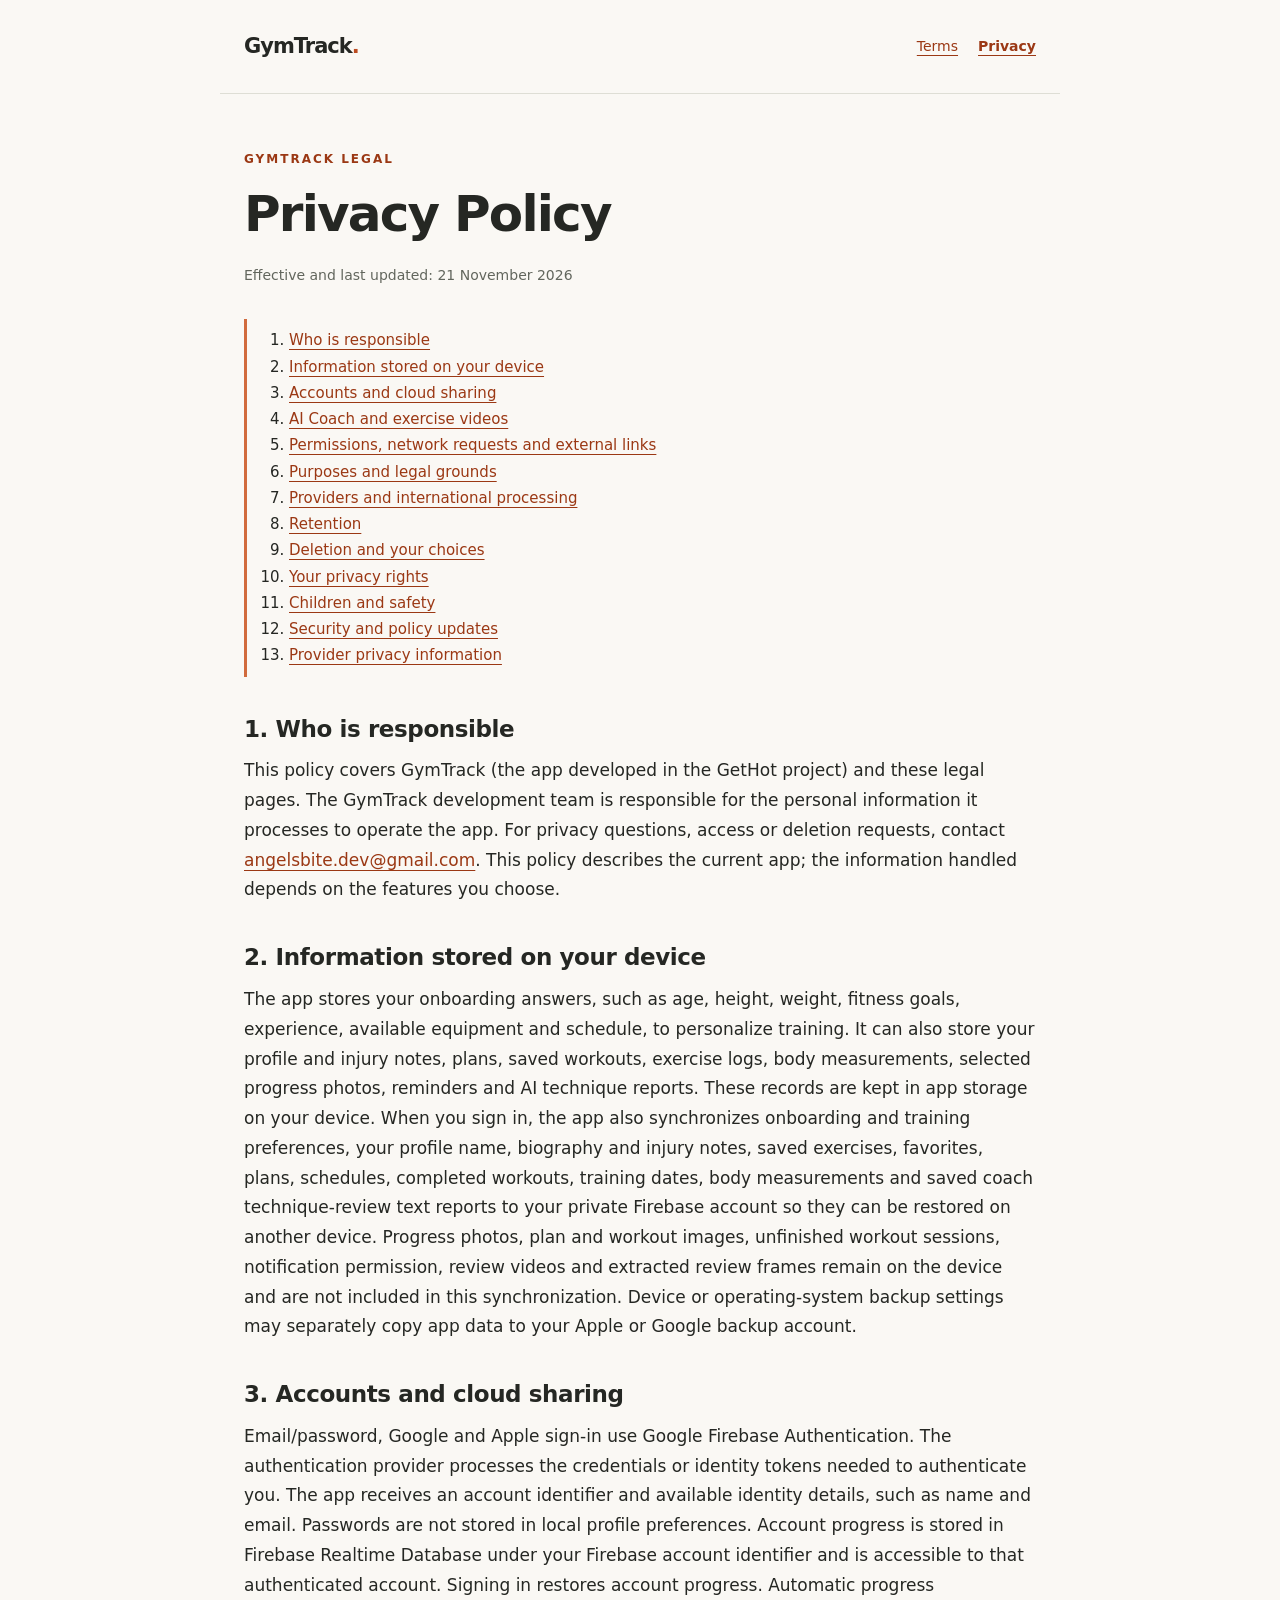
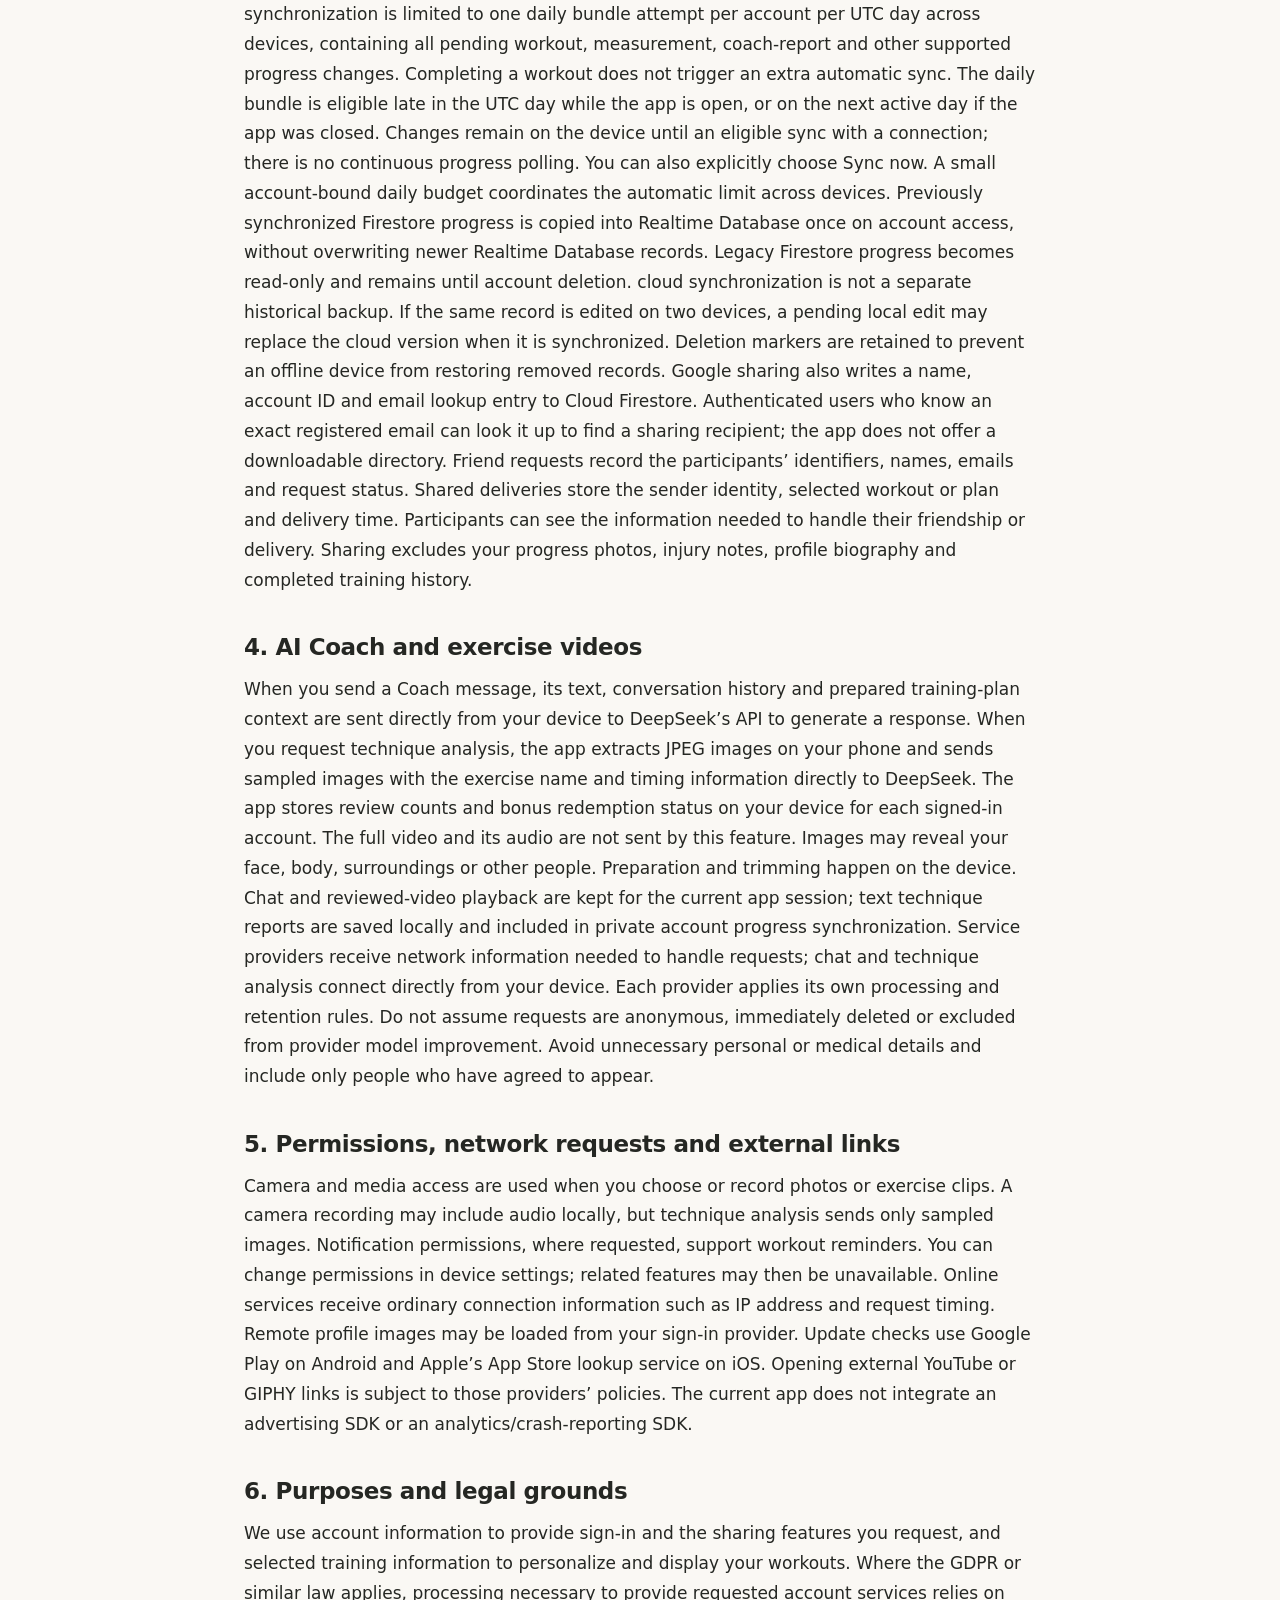
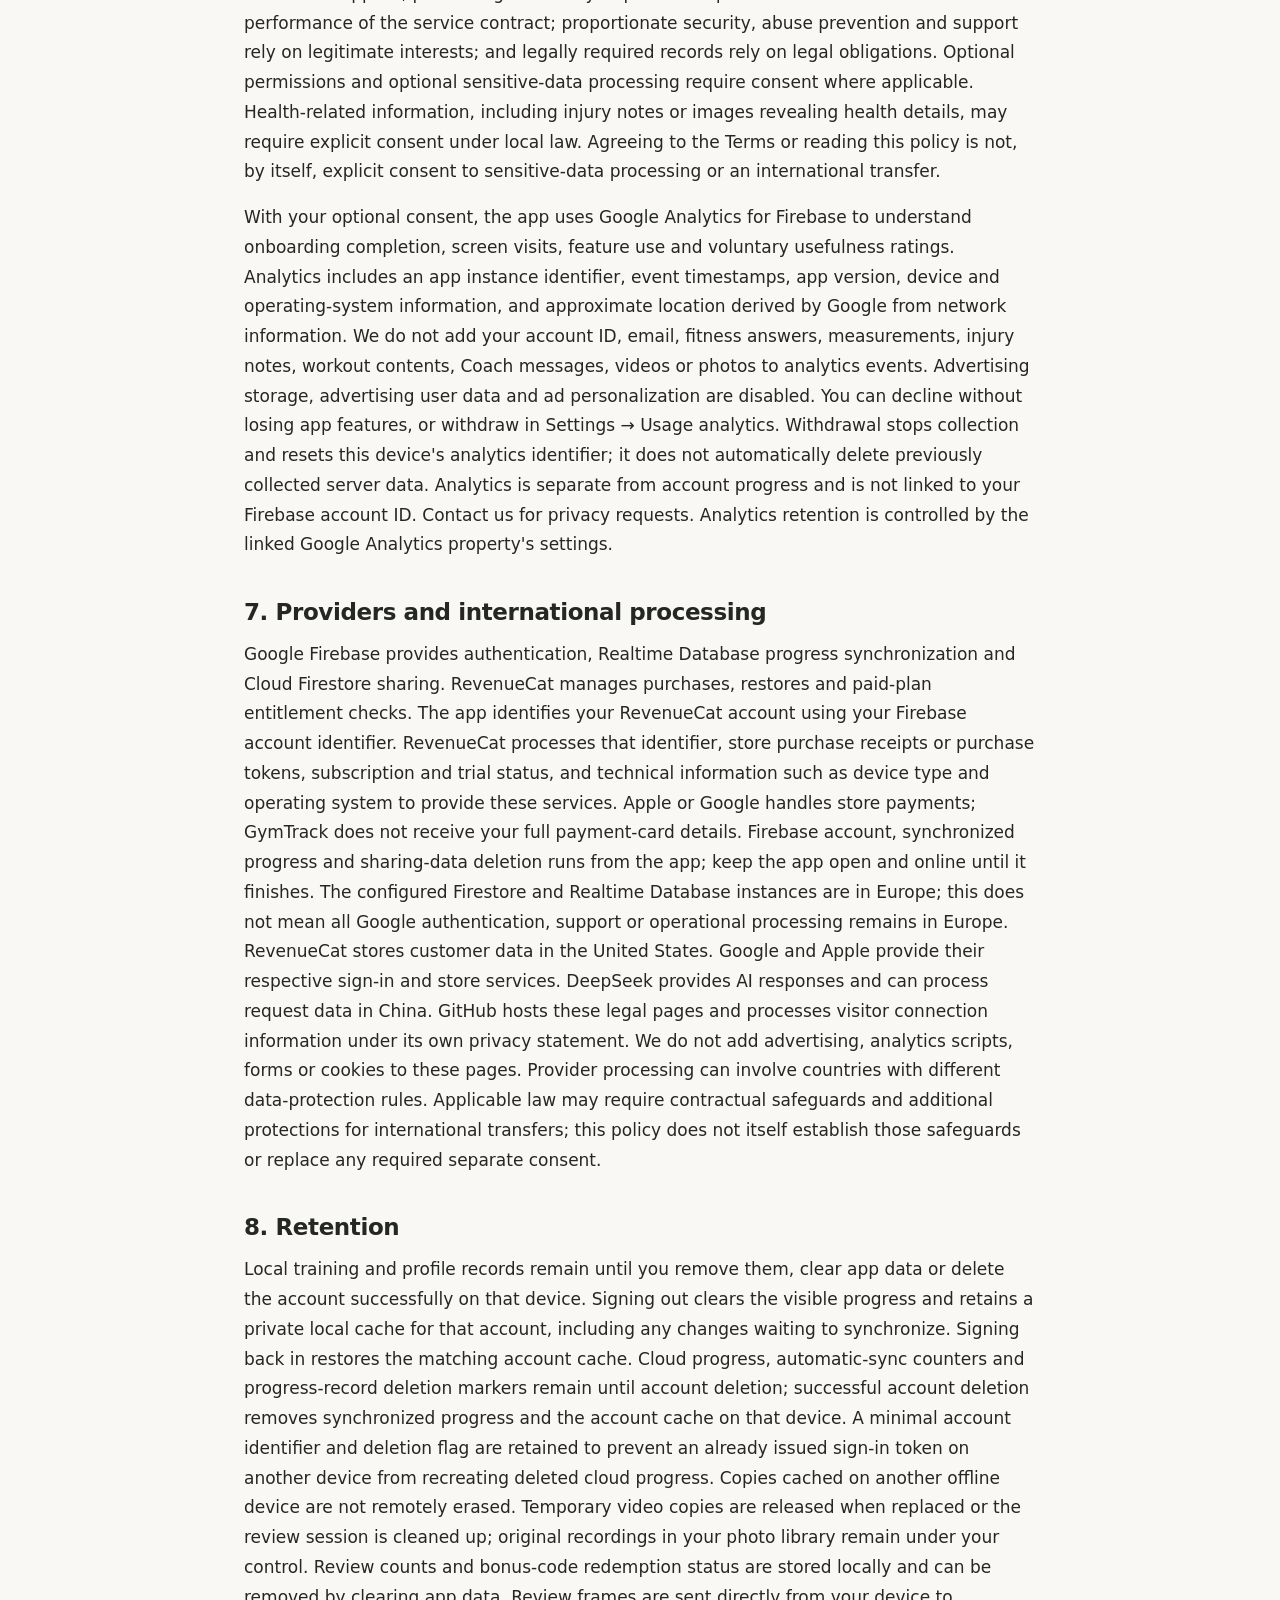
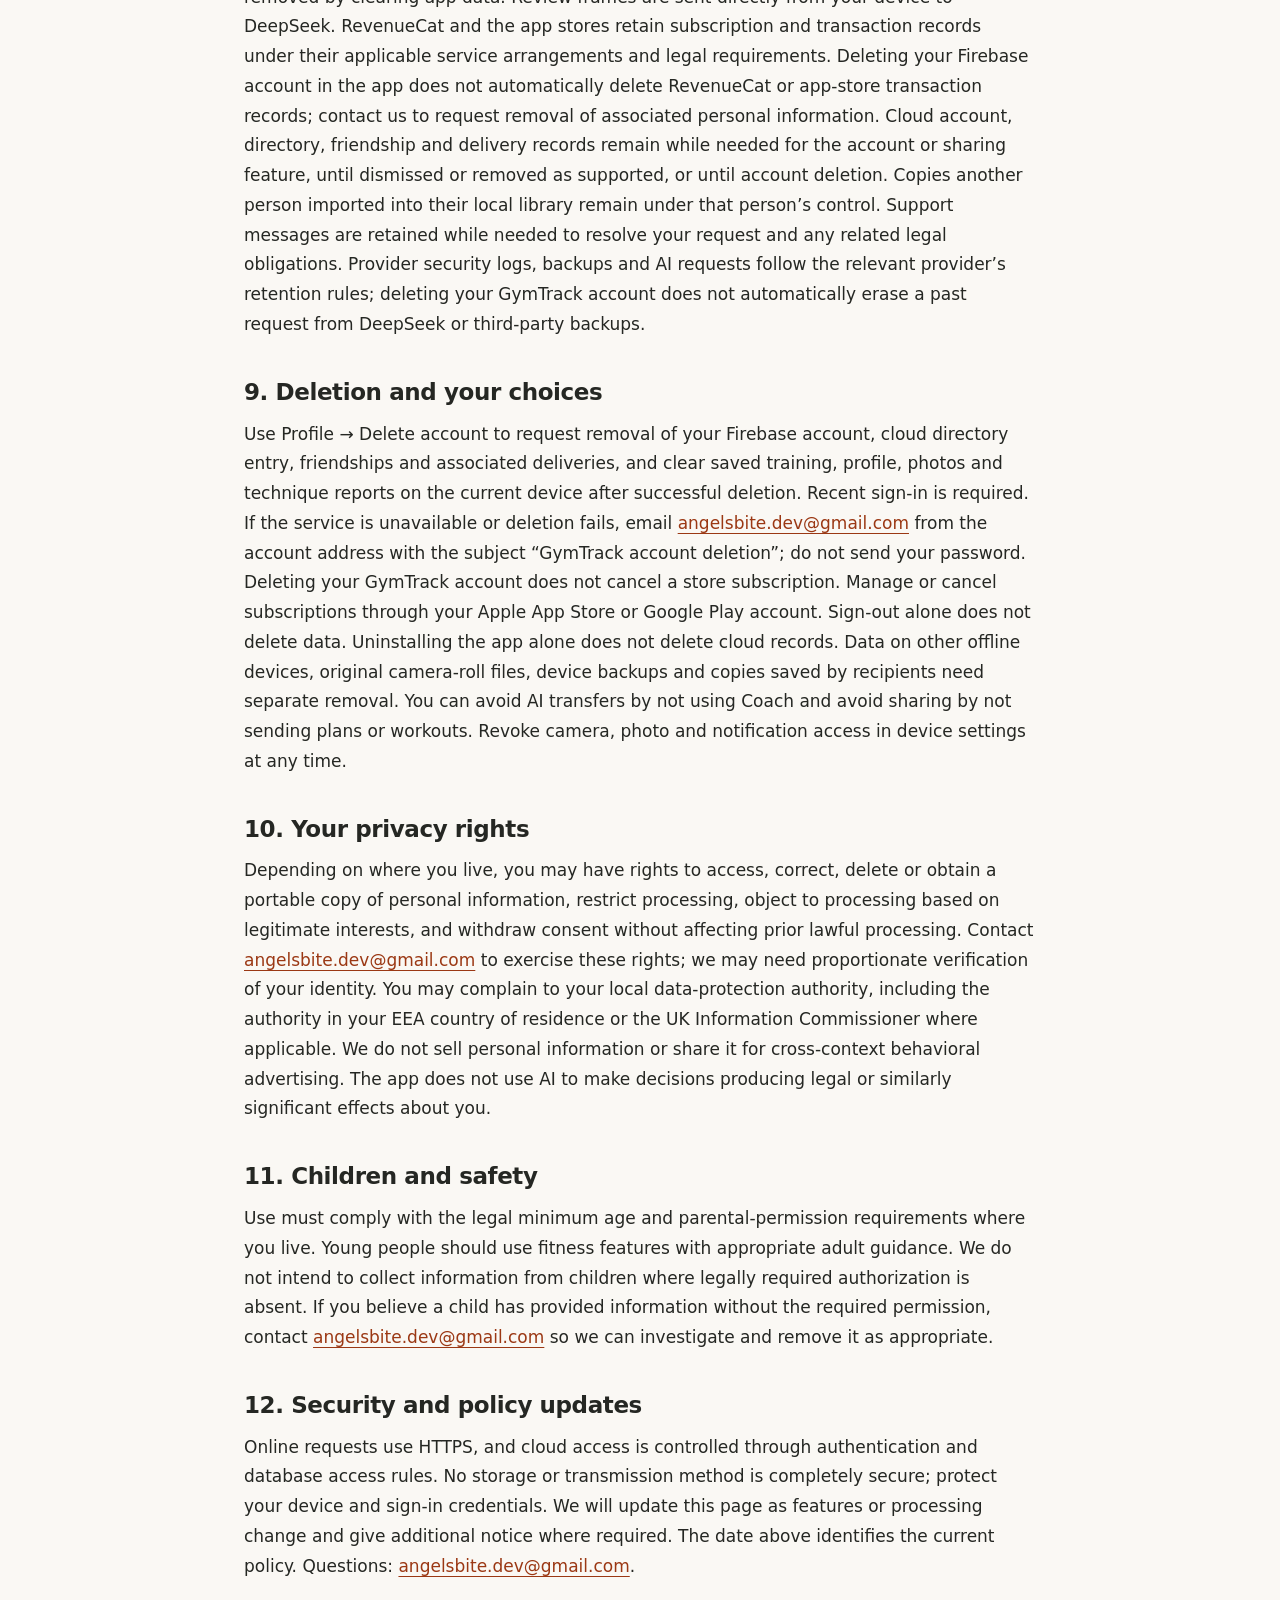
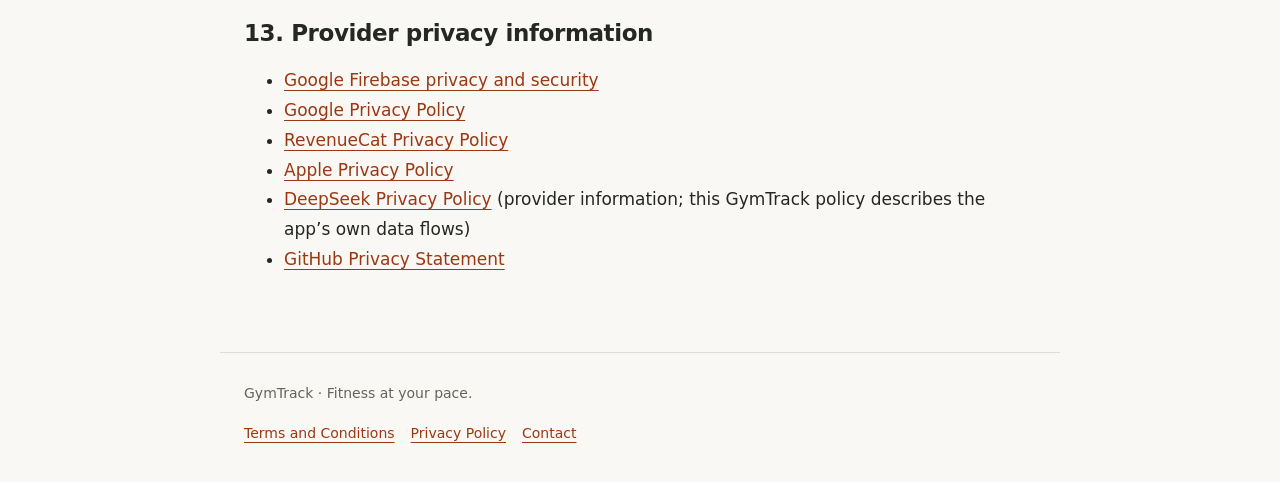
==== commit 242c3ac7: "Document optional product analytics for GymTrack 1.0.5" ====
--- a/privacy.html
+++ b/privacy.html
@@ -1,3 +1,3 @@
 <!doctype html>
 <html lang="en"><head><meta charset="utf-8"><meta name="viewport" content="width=device-width, initial-scale=1"><meta name="description" content="Privacy Policy for GymTrack, the workout planning and fitness progress app."><title>Privacy Policy · GymTrack</title><link rel="stylesheet" href="style.css"></head>
-<body><a class="skip" href="#main">Skip to content</a><header><a class="brand" href="index.html">GymTrack<span aria-hidden="true" style="color:#bc4b20">.</span></a><nav aria-label="Legal"><a href="terms.html">Terms</a><a href="privacy.html" aria-current="page">Privacy</a></nav></header><main id="main"><p class="eyebrow">GymTrack legal</p><h1>Privacy Policy</h1><p class="date">Effective and last updated: <time datetime="2026-11-11">11 November 2026</time></p><nav class="toc" aria-label="On this page"><ol><li><a href="#section-1">Who is responsible</a></li><li><a href="#section-2">Information stored on your device</a></li><li><a href="#section-3">Accounts and cloud sharing</a></li><li><a href="#section-4">AI Coach and exercise videos</a></li><li><a href="#section-5">Permissions, network requests and external links</a></li><li><a href="#section-6">Purposes and legal grounds</a></li><li><a href="#section-7">Providers and international processing</a></li><li><a href="#section-8">Retention</a></li><li><a href="#section-9">Deletion and your choices</a></li><li><a href="#section-10">Your privacy rights</a></li><li><a href="#section-11">Children and safety</a></li><li><a href="#section-12">Security and policy updates</a></li><li><a href="#section-13">Provider privacy information</a></li></ol></nav><section aria-labelledby="section-1"><h2 id="section-1">1. Who is responsible</h2><p>This policy covers GymTrack (the app developed in the GetHot project) and these legal pages. The GymTrack development team is responsible for the personal information it processes to operate the app. For privacy questions, access or deletion requests, contact <a href="mailto:angelsbite.dev@gmail.com">angelsbite.dev@gmail.com</a>. This policy describes the current app; the information handled depends on the features you choose.</p></section><section aria-labelledby="section-2"><h2 id="section-2">2. Information stored on your device</h2><p>The app stores your onboarding answers, such as age, height, weight, fitness goals, experience, available equipment and schedule, to personalize training. It can also store your profile and injury notes, plans, saved workouts, exercise logs, body measurements, selected progress photos, reminders and AI technique reports. These records are primarily kept in app storage on your device. Signing in does not automatically upload your full training history, progress photos or generated plan. Device or operating-system backup settings may separately copy app data to your Apple or Google backup account.</p></section><section aria-labelledby="section-3"><h2 id="section-3">3. Accounts and cloud sharing</h2><p>Email/password, Google and Apple sign-in use Google Firebase Authentication. The authentication provider processes the credentials or identity tokens needed to authenticate you. The app receives an account identifier and available identity details, such as name and email. Passwords are not stored in local profile preferences. Google sharing also writes a name, account ID and email lookup entry to Cloud Firestore. Authenticated users who know an exact registered email can look it up to find a sharing recipient; the app does not offer a downloadable directory. Friend requests record the participants’ identifiers, names, emails and request status. Shared deliveries store the sender identity, selected workout or plan and delivery time. Participants can see the information needed to handle their friendship or delivery. Sharing excludes your progress photos, injury notes, profile biography and completed training history.</p></section><section aria-labelledby="section-4"><h2 id="section-4">4. AI Coach and exercise videos</h2><p>When you send a Coach message, its text, conversation history and prepared training-plan context are sent directly from your device to DeepSeek’s API to generate a response. When you request technique analysis, the app extracts JPEG images on your phone and sends sampled images with the exercise name and timing information directly to DeepSeek. The app stores review counts and bonus redemption status on your device for each signed-in account. The full video and its audio are not sent by this feature. Images may reveal your face, body, surroundings or other people. Preparation and trimming happen on the device. Chat and reviewed-video playback are kept for the current app session; text technique reports are saved locally until removed or app data is cleared. Service providers receive network information needed to handle requests; chat and technique analysis connect directly from your device. Each provider applies its own processing and retention rules. Do not assume requests are anonymous, immediately deleted or excluded from provider model improvement. Avoid unnecessary personal or medical details and include only people who have agreed to appear.</p></section><section aria-labelledby="section-5"><h2 id="section-5">5. Permissions, network requests and external links</h2><p>Camera and media access are used when you choose or record photos or exercise clips. A camera recording may include audio locally, but technique analysis sends only sampled images. Notification permissions, where requested, support workout reminders. You can change permissions in device settings; related features may then be unavailable. Online services receive ordinary connection information such as IP address and request timing. Remote profile images may be loaded from your sign-in provider. Update checks use Google Play on Android and Apple’s App Store lookup service on iOS. Opening external YouTube or GIPHY links is subject to those providers’ policies. The current app does not integrate an advertising SDK or an analytics/crash-reporting SDK.</p></section><section aria-labelledby="section-6"><h2 id="section-6">6. Purposes and legal grounds</h2><p>We use account information to provide sign-in and the sharing features you request, and selected training information to personalize and display your workouts. Where the GDPR or similar law applies, processing necessary to provide requested account services relies on performance of the service contract; proportionate security, abuse prevention and support rely on legitimate interests; and legally required records rely on legal obligations. Optional permissions and optional sensitive-data processing require consent where applicable. Health-related information, including injury notes or images revealing health details, may require explicit consent under local law. Agreeing to the Terms or reading this policy is not, by itself, explicit consent to sensitive-data processing or an international transfer.</p></section><section aria-labelledby="section-7"><h2 id="section-7">7. Providers and international processing</h2><p>Google Firebase provides authentication and Cloud Firestore. RevenueCat manages purchases, restores and paid-plan entitlement checks. The app identifies your RevenueCat account using your Firebase account identifier. RevenueCat processes that identifier, store purchase receipts or purchase tokens, subscription and trial status, and technical information such as device type and operating system to provide these services. Apple or Google handles store payments; GymTrack does not receive your full payment-card details. Firebase account and sharing-data deletion runs from the app; keep the app open and online until it finishes. The configured Firestore database is in Europe; this does not mean all Google authentication, support or operational processing remains in Europe. RevenueCat stores customer data in the United States. Google and Apple provide their respective sign-in and store services. DeepSeek provides AI responses and can process request data in China. GitHub hosts these legal pages and processes visitor connection information under its own privacy statement. We do not add advertising, analytics scripts, forms or cookies to these pages. Provider processing can involve countries with different data-protection rules. Applicable law may require contractual safeguards and additional protections for international transfers; this policy does not itself establish those safeguards or replace any required separate consent.</p></section><section aria-labelledby="section-8"><h2 id="section-8">8. Retention</h2><p>Local training and profile records remain until you remove them, clear app data or delete the account successfully on that device. Temporary video copies are released when replaced or the review session is cleaned up; original recordings in your photo library remain under your control. Review counts and bonus-code redemption status are stored locally and can be removed by clearing app data. Review frames are sent directly from your device to DeepSeek. RevenueCat and the app stores retain subscription and transaction records under their applicable service arrangements and legal requirements. Deleting your Firebase account in the app does not automatically delete RevenueCat or app-store transaction records; contact us to request removal of associated personal information. Cloud account, directory, friendship and delivery records remain while needed for the account or sharing feature, until dismissed or removed as supported, or until account deletion. Copies another person imported into their local library remain under that person’s control. Support messages are retained while needed to resolve your request and any related legal obligations. Provider security logs, backups and AI requests follow the relevant provider’s retention rules; deleting your GymTrack account does not automatically erase a past request from DeepSeek or third-party backups.</p></section><section aria-labelledby="section-9"><h2 id="section-9">9. Deletion and your choices</h2><p>Use Profile → Delete account to request removal of your Firebase account, cloud directory entry, friendships and associated deliveries, and clear saved training, profile, photos and technique reports on the current device after successful deletion. Recent sign-in is required. If the service is unavailable or deletion fails, email <a href="mailto:angelsbite.dev@gmail.com">angelsbite.dev@gmail.com</a> from the account address with the subject “GymTrack account deletion”; do not send your password. Deleting your GymTrack account does not cancel a store subscription. Manage or cancel subscriptions through your Apple App Store or Google Play account. Sign-out alone does not delete data. Uninstalling the app alone does not delete cloud records. Data on other offline devices, original camera-roll files, device backups and copies saved by recipients need separate removal. You can avoid AI transfers by not using Coach and avoid sharing by not sending plans or workouts. Revoke camera, photo and notification access in device settings at any time.</p></section><section aria-labelledby="section-10"><h2 id="section-10">10. Your privacy rights</h2><p>Depending on where you live, you may have rights to access, correct, delete or obtain a portable copy of personal information, restrict processing, object to processing based on legitimate interests, and withdraw consent without affecting prior lawful processing. Contact <a href="mailto:angelsbite.dev@gmail.com">angelsbite.dev@gmail.com</a> to exercise these rights; we may need proportionate verification of your identity. You may complain to your local data-protection authority, including the authority in your EEA country of residence or the UK Information Commissioner where applicable. We do not sell personal information or share it for cross-context behavioral advertising. The app does not use AI to make decisions producing legal or similarly significant effects about you.</p></section><section aria-labelledby="section-11"><h2 id="section-11">11. Children and safety</h2><p>Use must comply with the legal minimum age and parental-permission requirements where you live. Young people should use fitness features with appropriate adult guidance. We do not intend to collect information from children where legally required authorization is absent. If you believe a child has provided information without the required permission, contact <a href="mailto:angelsbite.dev@gmail.com">angelsbite.dev@gmail.com</a> so we can investigate and remove it as appropriate.</p></section><section aria-labelledby="section-12"><h2 id="section-12">12. Security and policy updates</h2><p>Online requests use HTTPS, and cloud access is controlled through authentication and database access rules. No storage or transmission method is completely secure; protect your device and sign-in credentials. We will update this page as features or processing change and give additional notice where required. The date above identifies the current policy. Questions: <a href="mailto:angelsbite.dev@gmail.com">angelsbite.dev@gmail.com</a>.</p></section><section aria-labelledby="section-13"><h2 id="section-13">13. Provider privacy information</h2><ul><li><a href="https://firebase.google.com/support/privacy">Google Firebase privacy and security</a></li><li><a href="https://policies.google.com/privacy">Google Privacy Policy</a></li><li><a href="https://www.revenuecat.com/privacy">RevenueCat Privacy Policy</a></li><li><a href="https://www.apple.com/legal/privacy/">Apple Privacy Policy</a></li><li><a href="https://cdn.deepseek.com/policies/en-US/deepseek-privacy-policy.html">DeepSeek Privacy Policy</a> (provider information; this GymTrack policy describes the app’s own data flows)</li><li><a href="https://docs.github.com/en/site-policy/privacy-policies/github-general-privacy-statement">GitHub Privacy Statement</a></li></ul></section></main><footer><p>GymTrack · Fitness at your pace.</p><a href="terms.html">Terms and Conditions</a><a href="privacy.html">Privacy Policy</a><a href="mailto:angelsbite.dev@gmail.com">Contact</a></footer></body></html>
+<body><a class="skip" href="#main">Skip to content</a><header><a class="brand" href="index.html">GymTrack<span aria-hidden="true" style="color:#bc4b20">.</span></a><nav aria-label="Legal"><a href="terms.html">Terms</a><a href="privacy.html" aria-current="page">Privacy</a></nav></header><main id="main"><p class="eyebrow">GymTrack legal</p><h1>Privacy Policy</h1><p class="date">Effective and last updated: <time datetime="2026-11-21">21 November 2026</time></p><nav class="toc" aria-label="On this page"><ol><li><a href="#section-1">Who is responsible</a></li><li><a href="#section-2">Information stored on your device</a></li><li><a href="#section-3">Accounts and cloud sharing</a></li><li><a href="#section-4">AI Coach and exercise videos</a></li><li><a href="#section-5">Permissions, network requests and external links</a></li><li><a href="#section-6">Purposes and legal grounds</a></li><li><a href="#section-7">Providers and international processing</a></li><li><a href="#section-8">Retention</a></li><li><a href="#section-9">Deletion and your choices</a></li><li><a href="#section-10">Your privacy rights</a></li><li><a href="#section-11">Children and safety</a></li><li><a href="#section-12">Security and policy updates</a></li><li><a href="#section-13">Provider privacy information</a></li></ol></nav><section aria-labelledby="section-1"><h2 id="section-1">1. Who is responsible</h2><p>This policy covers GymTrack (the app developed in the GetHot project) and these legal pages. The GymTrack development team is responsible for the personal information it processes to operate the app. For privacy questions, access or deletion requests, contact <a href="mailto:angelsbite.dev@gmail.com">angelsbite.dev@gmail.com</a>. This policy describes the current app; the information handled depends on the features you choose.</p></section><section aria-labelledby="section-2"><h2 id="section-2">2. Information stored on your device</h2><p>The app stores your onboarding answers, such as age, height, weight, fitness goals, experience, available equipment and schedule, to personalize training. It can also store your profile and injury notes, plans, saved workouts, exercise logs, body measurements, selected progress photos, reminders and AI technique reports. These records are kept in app storage on your device. When you sign in, the app also synchronizes onboarding and training preferences, your profile name, biography and injury notes, saved exercises, favorites, plans, schedules, completed workouts, training dates, body measurements and saved coach technique-review text reports to your private Firebase account so they can be restored on another device. Progress photos, plan and workout images, unfinished workout sessions, notification permission, review videos and extracted review frames remain on the device and are not included in this synchronization. Device or operating-system backup settings may separately copy app data to your Apple or Google backup account.</p></section><section aria-labelledby="section-3"><h2 id="section-3">3. Accounts and cloud sharing</h2><p>Email/password, Google and Apple sign-in use Google Firebase Authentication. The authentication provider processes the credentials or identity tokens needed to authenticate you. The app receives an account identifier and available identity details, such as name and email. Passwords are not stored in local profile preferences. Account progress is stored in Firebase Realtime Database under your Firebase account identifier and is accessible to that authenticated account. Signing in restores account progress. Automatic progress synchronization is limited to one daily bundle attempt per account per UTC day across devices, containing all pending workout, measurement, coach-report and other supported progress changes. Completing a workout does not trigger an extra automatic sync. The daily bundle is eligible late in the UTC day while the app is open, or on the next active day if the app was closed. Changes remain on the device until an eligible sync with a connection; there is no continuous progress polling. You can also explicitly choose Sync now. A small account-bound daily budget coordinates the automatic limit across devices. Previously synchronized Firestore progress is copied into Realtime Database once on account access, without overwriting newer Realtime Database records. Legacy Firestore progress becomes read-only and remains until account deletion. cloud synchronization is not a separate historical backup. If the same record is edited on two devices, a pending local edit may replace the cloud version when it is synchronized. Deletion markers are retained to prevent an offline device from restoring removed records. Google sharing also writes a name, account ID and email lookup entry to Cloud Firestore. Authenticated users who know an exact registered email can look it up to find a sharing recipient; the app does not offer a downloadable directory. Friend requests record the participants’ identifiers, names, emails and request status. Shared deliveries store the sender identity, selected workout or plan and delivery time. Participants can see the information needed to handle their friendship or delivery. Sharing excludes your progress photos, injury notes, profile biography and completed training history.</p></section><section aria-labelledby="section-4"><h2 id="section-4">4. AI Coach and exercise videos</h2><p>When you send a Coach message, its text, conversation history and prepared training-plan context are sent directly from your device to DeepSeek’s API to generate a response. When you request technique analysis, the app extracts JPEG images on your phone and sends sampled images with the exercise name and timing information directly to DeepSeek. The app stores review counts and bonus redemption status on your device for each signed-in account. The full video and its audio are not sent by this feature. Images may reveal your face, body, surroundings or other people. Preparation and trimming happen on the device. Chat and reviewed-video playback are kept for the current app session; text technique reports are saved locally and included in private account progress synchronization. Service providers receive network information needed to handle requests; chat and technique analysis connect directly from your device. Each provider applies its own processing and retention rules. Do not assume requests are anonymous, immediately deleted or excluded from provider model improvement. Avoid unnecessary personal or medical details and include only people who have agreed to appear.</p></section><section aria-labelledby="section-5"><h2 id="section-5">5. Permissions, network requests and external links</h2><p>Camera and media access are used when you choose or record photos or exercise clips. A camera recording may include audio locally, but technique analysis sends only sampled images. Notification permissions, where requested, support workout reminders. You can change permissions in device settings; related features may then be unavailable. Online services receive ordinary connection information such as IP address and request timing. Remote profile images may be loaded from your sign-in provider. Update checks use Google Play on Android and Apple’s App Store lookup service on iOS. Opening external YouTube or GIPHY links is subject to those providers’ policies. The current app does not integrate an advertising SDK or an analytics/crash-reporting SDK.</p></section><section aria-labelledby="section-6"><h2 id="section-6">6. Purposes and legal grounds</h2><p>We use account information to provide sign-in and the sharing features you request, and selected training information to personalize and display your workouts. Where the GDPR or similar law applies, processing necessary to provide requested account services relies on performance of the service contract; proportionate security, abuse prevention and support rely on legitimate interests; and legally required records rely on legal obligations. Optional permissions and optional sensitive-data processing require consent where applicable. Health-related information, including injury notes or images revealing health details, may require explicit consent under local law. Agreeing to the Terms or reading this policy is not, by itself, explicit consent to sensitive-data processing or an international transfer.</p><p>With your optional consent, the app uses Google Analytics for Firebase to understand onboarding completion, screen visits, feature use and voluntary usefulness ratings. Analytics includes an app instance identifier, event timestamps, app version, device and operating-system information, and approximate location derived by Google from network information. We do not add your account ID, email, fitness answers, measurements, injury notes, workout contents, Coach messages, videos or photos to analytics events. Advertising storage, advertising user data and ad personalization are disabled. You can decline without losing app features, or withdraw in Settings → Usage analytics. Withdrawal stops collection and resets this device's analytics identifier; it does not automatically delete previously collected server data. Analytics is separate from account progress and is not linked to your Firebase account ID. Contact us for privacy requests. Analytics retention is controlled by the linked Google Analytics property's settings.</p></section><section aria-labelledby="section-7"><h2 id="section-7">7. Providers and international processing</h2><p>Google Firebase provides authentication, Realtime Database progress synchronization and Cloud Firestore sharing. RevenueCat manages purchases, restores and paid-plan entitlement checks. The app identifies your RevenueCat account using your Firebase account identifier. RevenueCat processes that identifier, store purchase receipts or purchase tokens, subscription and trial status, and technical information such as device type and operating system to provide these services. Apple or Google handles store payments; GymTrack does not receive your full payment-card details. Firebase account, synchronized progress and sharing-data deletion runs from the app; keep the app open and online until it finishes. The configured Firestore and Realtime Database instances are in Europe; this does not mean all Google authentication, support or operational processing remains in Europe. RevenueCat stores customer data in the United States. Google and Apple provide their respective sign-in and store services. DeepSeek provides AI responses and can process request data in China. GitHub hosts these legal pages and processes visitor connection information under its own privacy statement. We do not add advertising, analytics scripts, forms or cookies to these pages. Provider processing can involve countries with different data-protection rules. Applicable law may require contractual safeguards and additional protections for international transfers; this policy does not itself establish those safeguards or replace any required separate consent.</p></section><section aria-labelledby="section-8"><h2 id="section-8">8. Retention</h2><p>Local training and profile records remain until you remove them, clear app data or delete the account successfully on that device. Signing out clears the visible progress and retains a private local cache for that account, including any changes waiting to synchronize. Signing back in restores the matching account cache. Cloud progress, automatic-sync counters and progress-record deletion markers remain until account deletion; successful account deletion removes synchronized progress and the account cache on that device. A minimal account identifier and deletion flag are retained to prevent an already issued sign-in token on another device from recreating deleted cloud progress. Copies cached on another offline device are not remotely erased. Temporary video copies are released when replaced or the review session is cleaned up; original recordings in your photo library remain under your control. Review counts and bonus-code redemption status are stored locally and can be removed by clearing app data. Review frames are sent directly from your device to DeepSeek. RevenueCat and the app stores retain subscription and transaction records under their applicable service arrangements and legal requirements. Deleting your Firebase account in the app does not automatically delete RevenueCat or app-store transaction records; contact us to request removal of associated personal information. Cloud account, directory, friendship and delivery records remain while needed for the account or sharing feature, until dismissed or removed as supported, or until account deletion. Copies another person imported into their local library remain under that person’s control. Support messages are retained while needed to resolve your request and any related legal obligations. Provider security logs, backups and AI requests follow the relevant provider’s retention rules; deleting your GymTrack account does not automatically erase a past request from DeepSeek or third-party backups.</p></section><section aria-labelledby="section-9"><h2 id="section-9">9. Deletion and your choices</h2><p>Use Profile → Delete account to request removal of your Firebase account, cloud directory entry, friendships and associated deliveries, and clear saved training, profile, photos and technique reports on the current device after successful deletion. Recent sign-in is required. If the service is unavailable or deletion fails, email <a href="mailto:angelsbite.dev@gmail.com">angelsbite.dev@gmail.com</a> from the account address with the subject “GymTrack account deletion”; do not send your password. Deleting your GymTrack account does not cancel a store subscription. Manage or cancel subscriptions through your Apple App Store or Google Play account. Sign-out alone does not delete data. Uninstalling the app alone does not delete cloud records. Data on other offline devices, original camera-roll files, device backups and copies saved by recipients need separate removal. You can avoid AI transfers by not using Coach and avoid sharing by not sending plans or workouts. Revoke camera, photo and notification access in device settings at any time.</p></section><section aria-labelledby="section-10"><h2 id="section-10">10. Your privacy rights</h2><p>Depending on where you live, you may have rights to access, correct, delete or obtain a portable copy of personal information, restrict processing, object to processing based on legitimate interests, and withdraw consent without affecting prior lawful processing. Contact <a href="mailto:angelsbite.dev@gmail.com">angelsbite.dev@gmail.com</a> to exercise these rights; we may need proportionate verification of your identity. You may complain to your local data-protection authority, including the authority in your EEA country of residence or the UK Information Commissioner where applicable. We do not sell personal information or share it for cross-context behavioral advertising. The app does not use AI to make decisions producing legal or similarly significant effects about you.</p></section><section aria-labelledby="section-11"><h2 id="section-11">11. Children and safety</h2><p>Use must comply with the legal minimum age and parental-permission requirements where you live. Young people should use fitness features with appropriate adult guidance. We do not intend to collect information from children where legally required authorization is absent. If you believe a child has provided information without the required permission, contact <a href="mailto:angelsbite.dev@gmail.com">angelsbite.dev@gmail.com</a> so we can investigate and remove it as appropriate.</p></section><section aria-labelledby="section-12"><h2 id="section-12">12. Security and policy updates</h2><p>Online requests use HTTPS, and cloud access is controlled through authentication and database access rules. No storage or transmission method is completely secure; protect your device and sign-in credentials. We will update this page as features or processing change and give additional notice where required. The date above identifies the current policy. Questions: <a href="mailto:angelsbite.dev@gmail.com">angelsbite.dev@gmail.com</a>.</p></section><section aria-labelledby="section-13"><h2 id="section-13">13. Provider privacy information</h2><ul><li><a href="https://firebase.google.com/support/privacy">Google Firebase privacy and security</a></li><li><a href="https://policies.google.com/privacy">Google Privacy Policy</a></li><li><a href="https://www.revenuecat.com/privacy">RevenueCat Privacy Policy</a></li><li><a href="https://www.apple.com/legal/privacy/">Apple Privacy Policy</a></li><li><a href="https://cdn.deepseek.com/policies/en-US/deepseek-privacy-policy.html">DeepSeek Privacy Policy</a> (provider information; this GymTrack policy describes the app’s own data flows)</li><li><a href="https://docs.github.com/en/site-policy/privacy-policies/github-general-privacy-statement">GitHub Privacy Statement</a></li></ul></section></main><footer><p>GymTrack · Fitness at your pace.</p><a href="terms.html">Terms and Conditions</a><a href="privacy.html">Privacy Policy</a><a href="mailto:angelsbite.dev@gmail.com">Contact</a></footer></body></html>
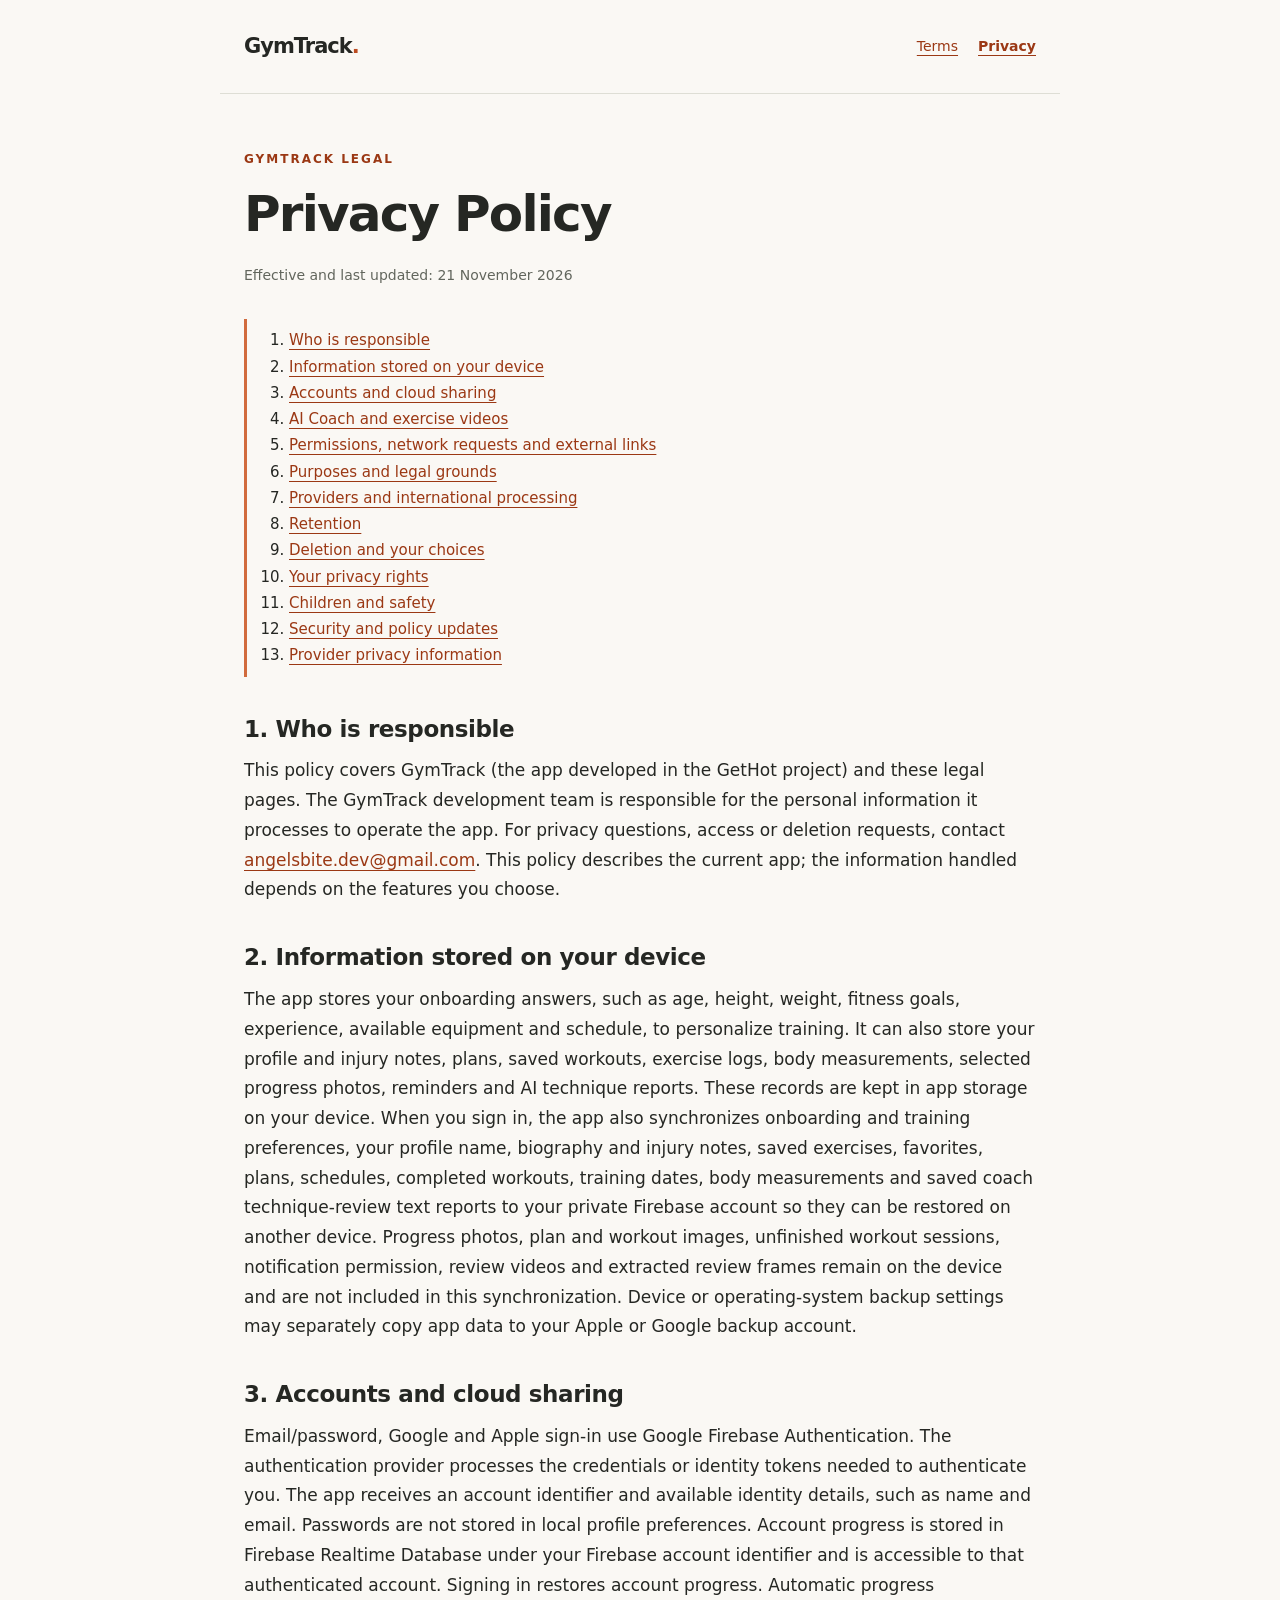
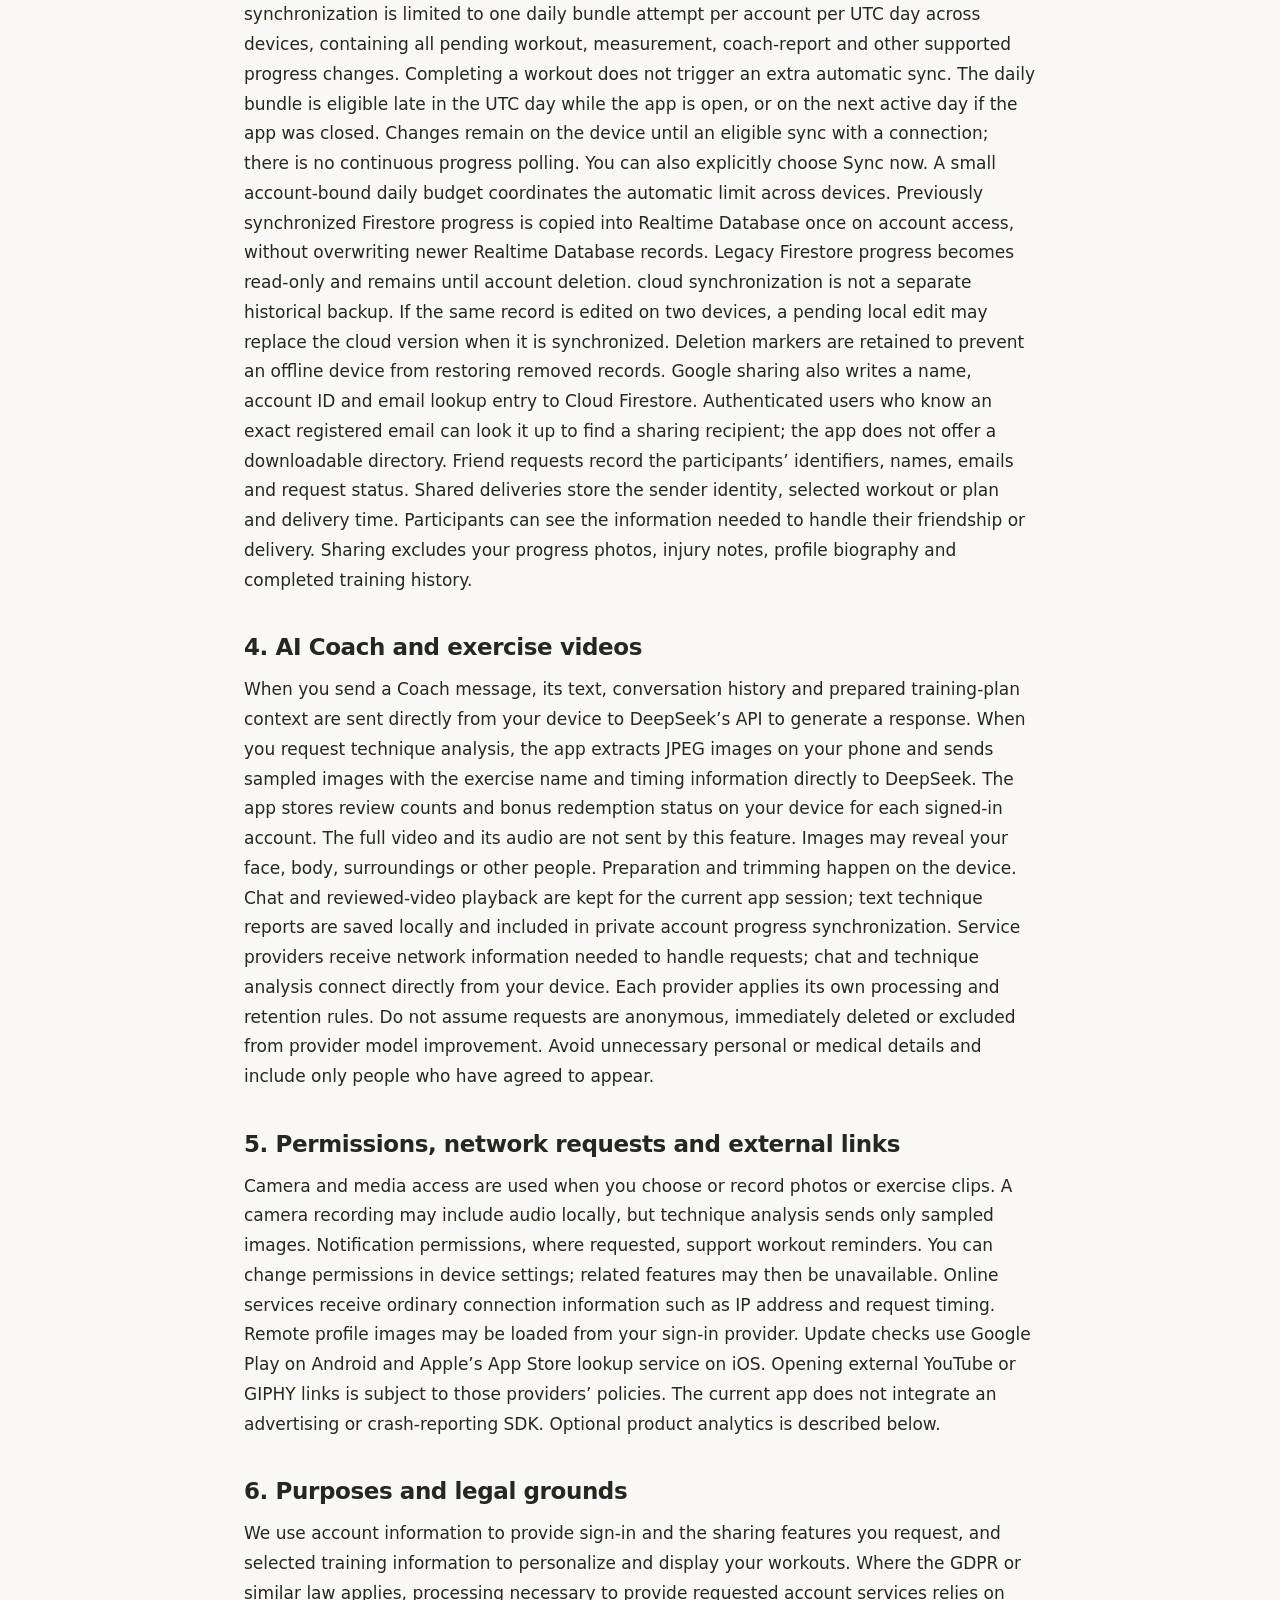
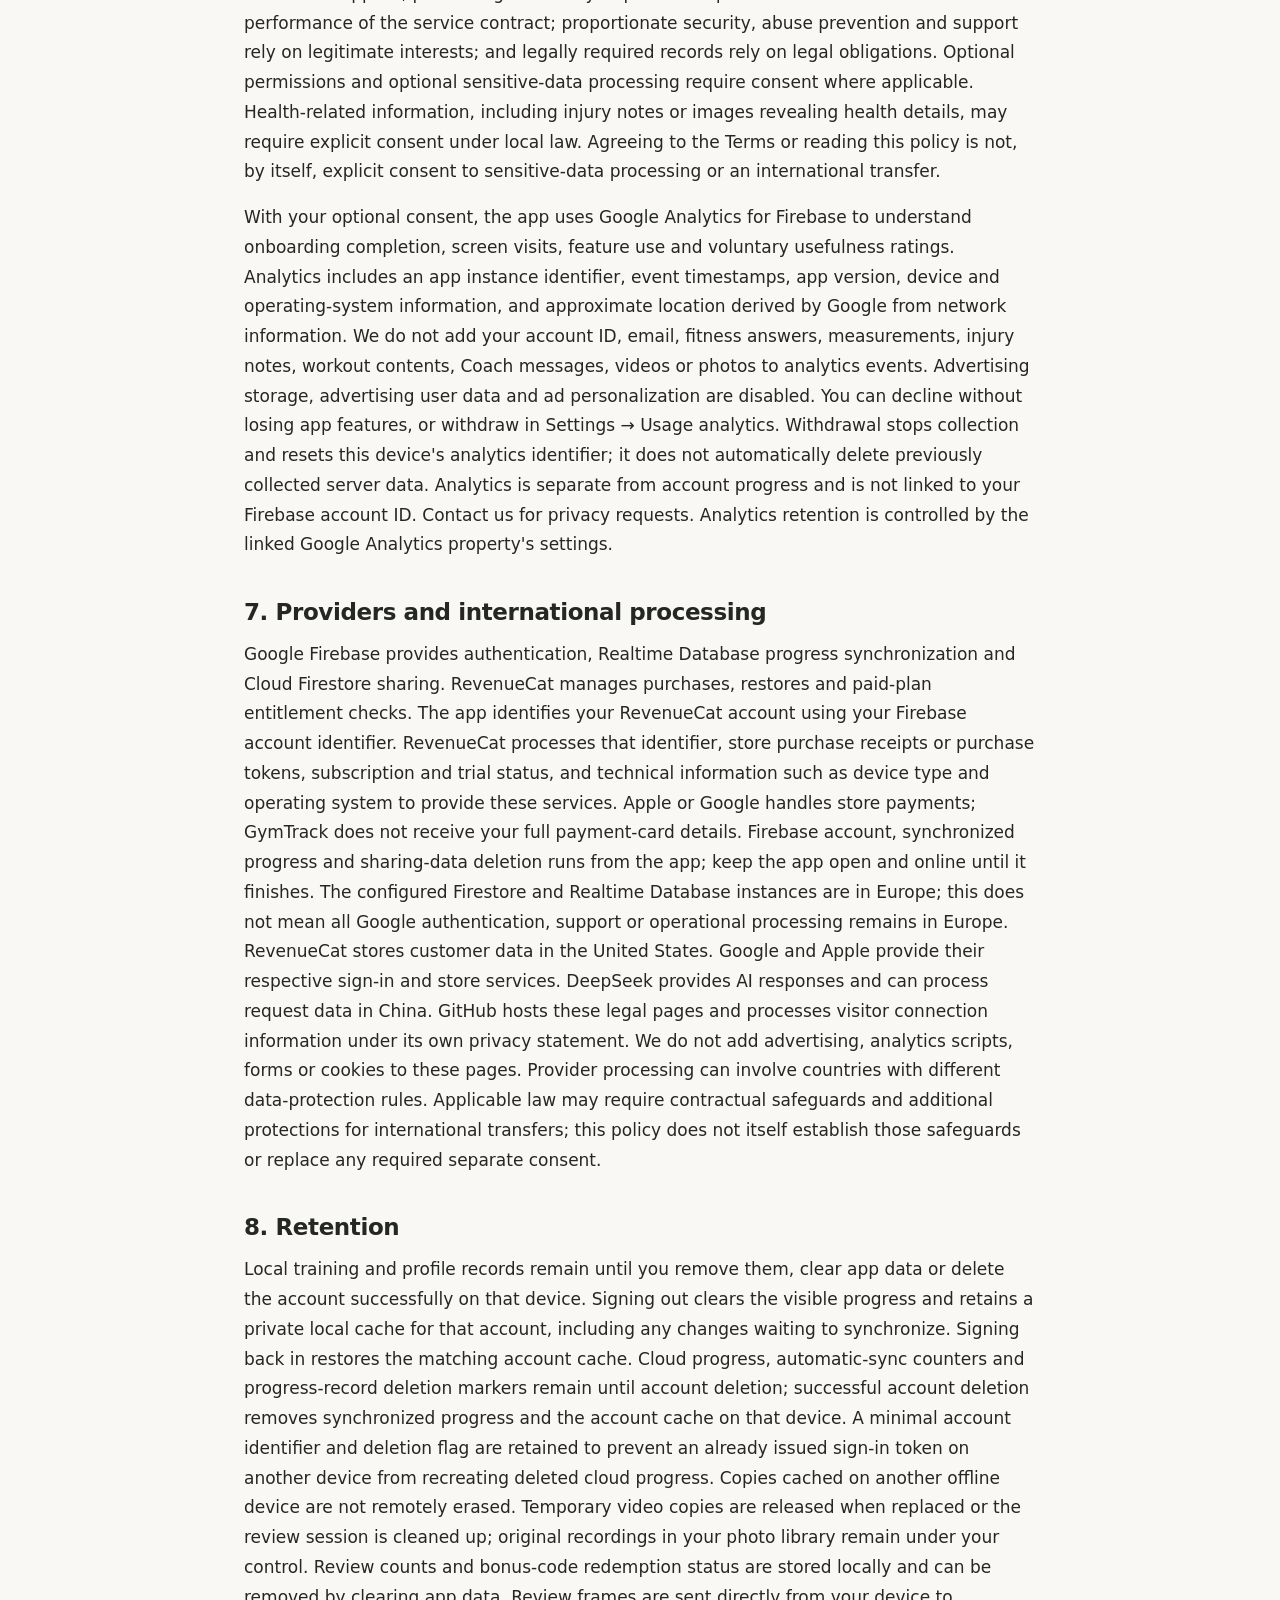
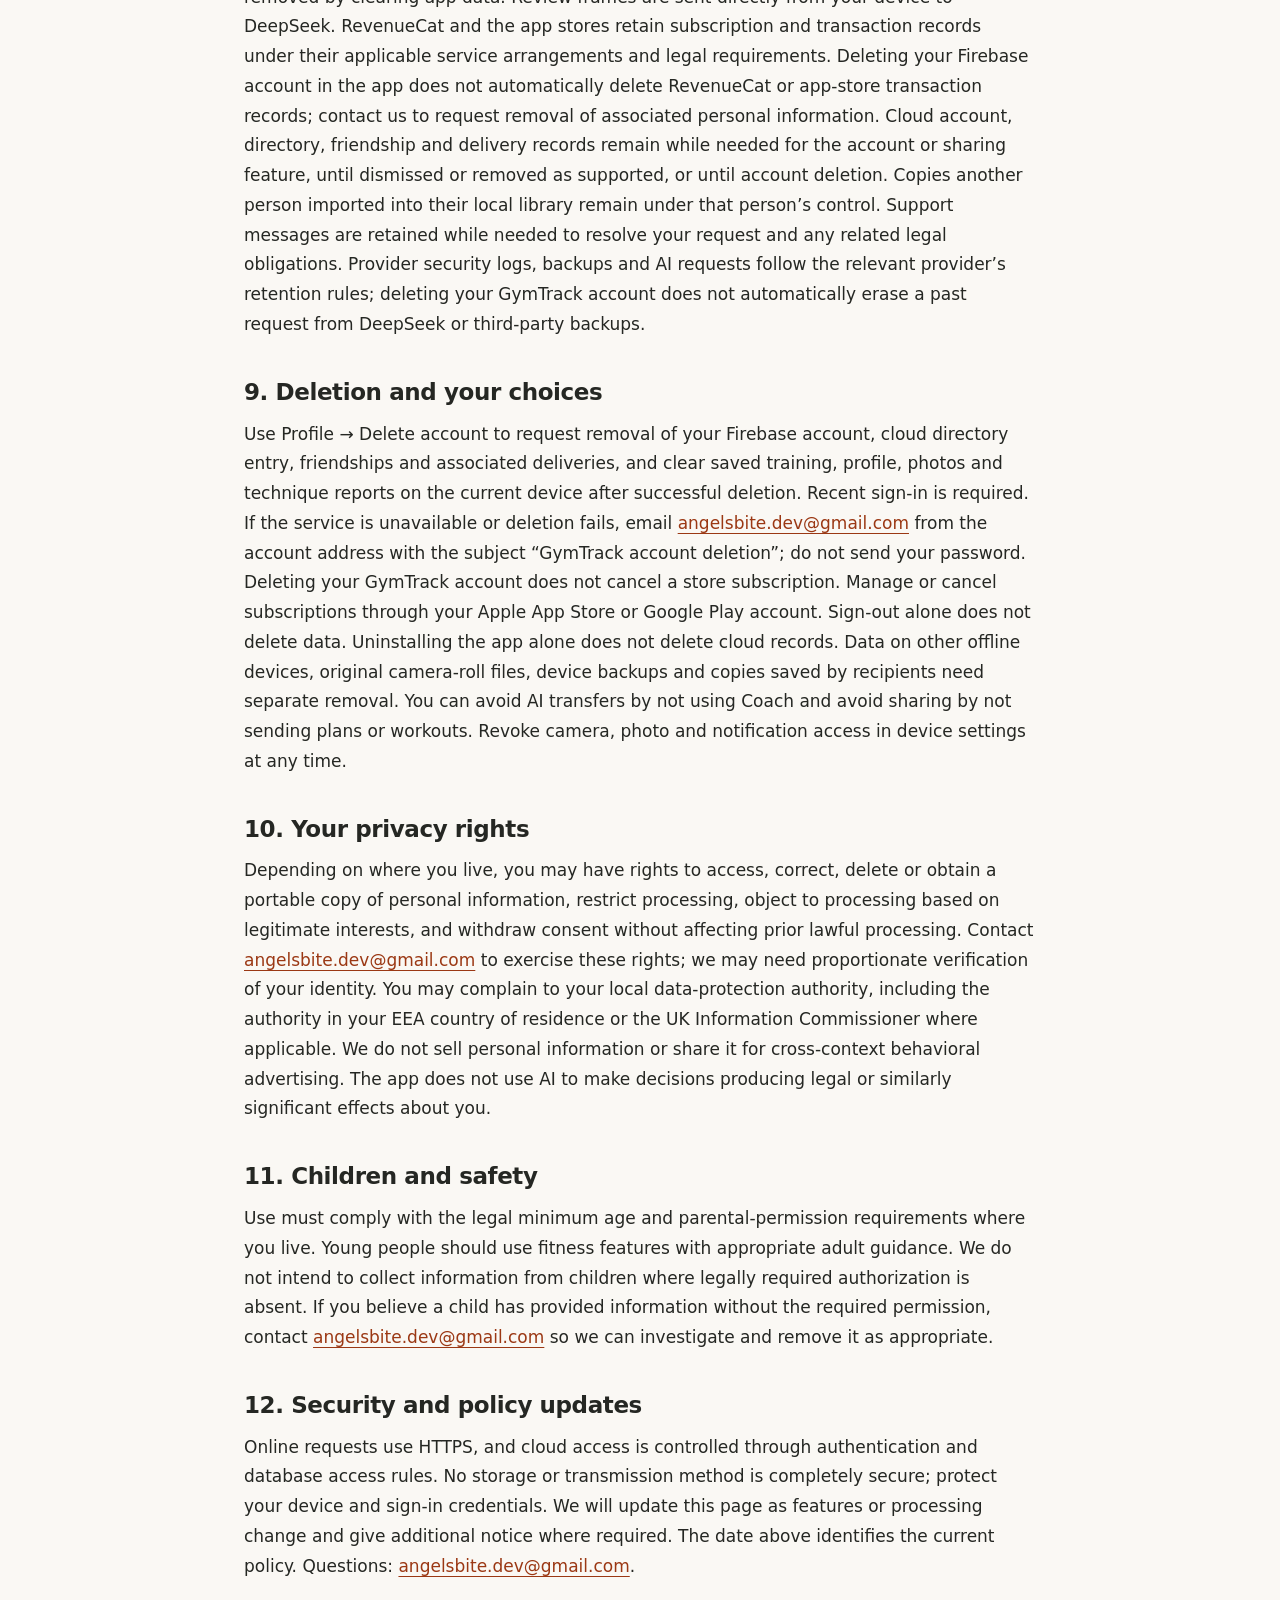
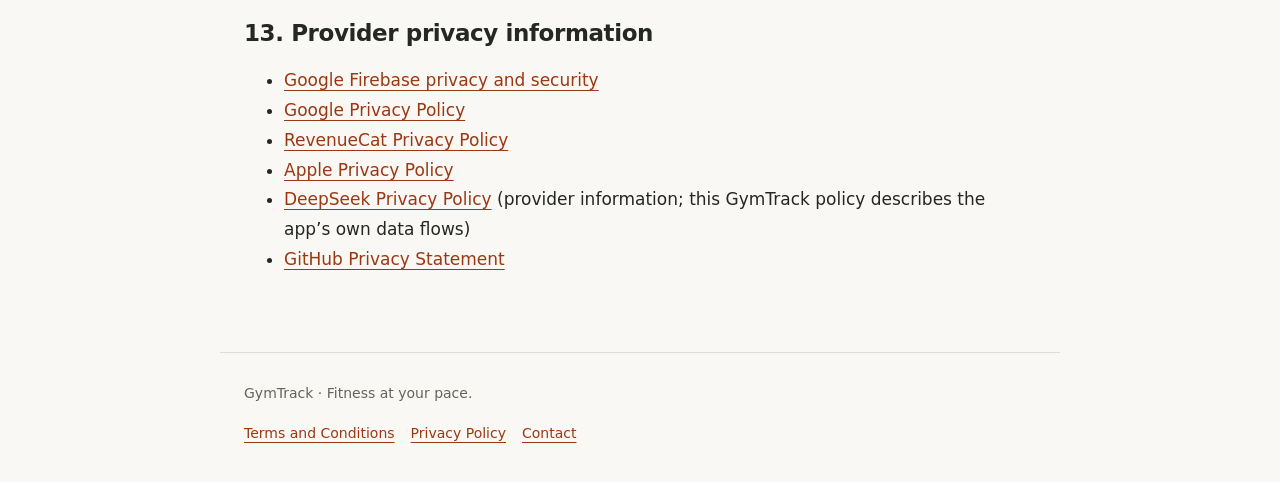
==== commit 9905d724: "Clarify optional analytics SDK disclosure" ====
--- a/privacy.html
+++ b/privacy.html
@@ -1,3 +1,3 @@
 <!doctype html>
 <html lang="en"><head><meta charset="utf-8"><meta name="viewport" content="width=device-width, initial-scale=1"><meta name="description" content="Privacy Policy for GymTrack, the workout planning and fitness progress app."><title>Privacy Policy · GymTrack</title><link rel="stylesheet" href="style.css"></head>
-<body><a class="skip" href="#main">Skip to content</a><header><a class="brand" href="index.html">GymTrack<span aria-hidden="true" style="color:#bc4b20">.</span></a><nav aria-label="Legal"><a href="terms.html">Terms</a><a href="privacy.html" aria-current="page">Privacy</a></nav></header><main id="main"><p class="eyebrow">GymTrack legal</p><h1>Privacy Policy</h1><p class="date">Effective and last updated: <time datetime="2026-11-21">21 November 2026</time></p><nav class="toc" aria-label="On this page"><ol><li><a href="#section-1">Who is responsible</a></li><li><a href="#section-2">Information stored on your device</a></li><li><a href="#section-3">Accounts and cloud sharing</a></li><li><a href="#section-4">AI Coach and exercise videos</a></li><li><a href="#section-5">Permissions, network requests and external links</a></li><li><a href="#section-6">Purposes and legal grounds</a></li><li><a href="#section-7">Providers and international processing</a></li><li><a href="#section-8">Retention</a></li><li><a href="#section-9">Deletion and your choices</a></li><li><a href="#section-10">Your privacy rights</a></li><li><a href="#section-11">Children and safety</a></li><li><a href="#section-12">Security and policy updates</a></li><li><a href="#section-13">Provider privacy information</a></li></ol></nav><section aria-labelledby="section-1"><h2 id="section-1">1. Who is responsible</h2><p>This policy covers GymTrack (the app developed in the GetHot project) and these legal pages. The GymTrack development team is responsible for the personal information it processes to operate the app. For privacy questions, access or deletion requests, contact <a href="mailto:angelsbite.dev@gmail.com">angelsbite.dev@gmail.com</a>. This policy describes the current app; the information handled depends on the features you choose.</p></section><section aria-labelledby="section-2"><h2 id="section-2">2. Information stored on your device</h2><p>The app stores your onboarding answers, such as age, height, weight, fitness goals, experience, available equipment and schedule, to personalize training. It can also store your profile and injury notes, plans, saved workouts, exercise logs, body measurements, selected progress photos, reminders and AI technique reports. These records are kept in app storage on your device. When you sign in, the app also synchronizes onboarding and training preferences, your profile name, biography and injury notes, saved exercises, favorites, plans, schedules, completed workouts, training dates, body measurements and saved coach technique-review text reports to your private Firebase account so they can be restored on another device. Progress photos, plan and workout images, unfinished workout sessions, notification permission, review videos and extracted review frames remain on the device and are not included in this synchronization. Device or operating-system backup settings may separately copy app data to your Apple or Google backup account.</p></section><section aria-labelledby="section-3"><h2 id="section-3">3. Accounts and cloud sharing</h2><p>Email/password, Google and Apple sign-in use Google Firebase Authentication. The authentication provider processes the credentials or identity tokens needed to authenticate you. The app receives an account identifier and available identity details, such as name and email. Passwords are not stored in local profile preferences. Account progress is stored in Firebase Realtime Database under your Firebase account identifier and is accessible to that authenticated account. Signing in restores account progress. Automatic progress synchronization is limited to one daily bundle attempt per account per UTC day across devices, containing all pending workout, measurement, coach-report and other supported progress changes. Completing a workout does not trigger an extra automatic sync. The daily bundle is eligible late in the UTC day while the app is open, or on the next active day if the app was closed. Changes remain on the device until an eligible sync with a connection; there is no continuous progress polling. You can also explicitly choose Sync now. A small account-bound daily budget coordinates the automatic limit across devices. Previously synchronized Firestore progress is copied into Realtime Database once on account access, without overwriting newer Realtime Database records. Legacy Firestore progress becomes read-only and remains until account deletion. cloud synchronization is not a separate historical backup. If the same record is edited on two devices, a pending local edit may replace the cloud version when it is synchronized. Deletion markers are retained to prevent an offline device from restoring removed records. Google sharing also writes a name, account ID and email lookup entry to Cloud Firestore. Authenticated users who know an exact registered email can look it up to find a sharing recipient; the app does not offer a downloadable directory. Friend requests record the participants’ identifiers, names, emails and request status. Shared deliveries store the sender identity, selected workout or plan and delivery time. Participants can see the information needed to handle their friendship or delivery. Sharing excludes your progress photos, injury notes, profile biography and completed training history.</p></section><section aria-labelledby="section-4"><h2 id="section-4">4. AI Coach and exercise videos</h2><p>When you send a Coach message, its text, conversation history and prepared training-plan context are sent directly from your device to DeepSeek’s API to generate a response. When you request technique analysis, the app extracts JPEG images on your phone and sends sampled images with the exercise name and timing information directly to DeepSeek. The app stores review counts and bonus redemption status on your device for each signed-in account. The full video and its audio are not sent by this feature. Images may reveal your face, body, surroundings or other people. Preparation and trimming happen on the device. Chat and reviewed-video playback are kept for the current app session; text technique reports are saved locally and included in private account progress synchronization. Service providers receive network information needed to handle requests; chat and technique analysis connect directly from your device. Each provider applies its own processing and retention rules. Do not assume requests are anonymous, immediately deleted or excluded from provider model improvement. Avoid unnecessary personal or medical details and include only people who have agreed to appear.</p></section><section aria-labelledby="section-5"><h2 id="section-5">5. Permissions, network requests and external links</h2><p>Camera and media access are used when you choose or record photos or exercise clips. A camera recording may include audio locally, but technique analysis sends only sampled images. Notification permissions, where requested, support workout reminders. You can change permissions in device settings; related features may then be unavailable. Online services receive ordinary connection information such as IP address and request timing. Remote profile images may be loaded from your sign-in provider. Update checks use Google Play on Android and Apple’s App Store lookup service on iOS. Opening external YouTube or GIPHY links is subject to those providers’ policies. The current app does not integrate an advertising SDK or an analytics/crash-reporting SDK.</p></section><section aria-labelledby="section-6"><h2 id="section-6">6. Purposes and legal grounds</h2><p>We use account information to provide sign-in and the sharing features you request, and selected training information to personalize and display your workouts. Where the GDPR or similar law applies, processing necessary to provide requested account services relies on performance of the service contract; proportionate security, abuse prevention and support rely on legitimate interests; and legally required records rely on legal obligations. Optional permissions and optional sensitive-data processing require consent where applicable. Health-related information, including injury notes or images revealing health details, may require explicit consent under local law. Agreeing to the Terms or reading this policy is not, by itself, explicit consent to sensitive-data processing or an international transfer.</p><p>With your optional consent, the app uses Google Analytics for Firebase to understand onboarding completion, screen visits, feature use and voluntary usefulness ratings. Analytics includes an app instance identifier, event timestamps, app version, device and operating-system information, and approximate location derived by Google from network information. We do not add your account ID, email, fitness answers, measurements, injury notes, workout contents, Coach messages, videos or photos to analytics events. Advertising storage, advertising user data and ad personalization are disabled. You can decline without losing app features, or withdraw in Settings → Usage analytics. Withdrawal stops collection and resets this device's analytics identifier; it does not automatically delete previously collected server data. Analytics is separate from account progress and is not linked to your Firebase account ID. Contact us for privacy requests. Analytics retention is controlled by the linked Google Analytics property's settings.</p></section><section aria-labelledby="section-7"><h2 id="section-7">7. Providers and international processing</h2><p>Google Firebase provides authentication, Realtime Database progress synchronization and Cloud Firestore sharing. RevenueCat manages purchases, restores and paid-plan entitlement checks. The app identifies your RevenueCat account using your Firebase account identifier. RevenueCat processes that identifier, store purchase receipts or purchase tokens, subscription and trial status, and technical information such as device type and operating system to provide these services. Apple or Google handles store payments; GymTrack does not receive your full payment-card details. Firebase account, synchronized progress and sharing-data deletion runs from the app; keep the app open and online until it finishes. The configured Firestore and Realtime Database instances are in Europe; this does not mean all Google authentication, support or operational processing remains in Europe. RevenueCat stores customer data in the United States. Google and Apple provide their respective sign-in and store services. DeepSeek provides AI responses and can process request data in China. GitHub hosts these legal pages and processes visitor connection information under its own privacy statement. We do not add advertising, analytics scripts, forms or cookies to these pages. Provider processing can involve countries with different data-protection rules. Applicable law may require contractual safeguards and additional protections for international transfers; this policy does not itself establish those safeguards or replace any required separate consent.</p></section><section aria-labelledby="section-8"><h2 id="section-8">8. Retention</h2><p>Local training and profile records remain until you remove them, clear app data or delete the account successfully on that device. Signing out clears the visible progress and retains a private local cache for that account, including any changes waiting to synchronize. Signing back in restores the matching account cache. Cloud progress, automatic-sync counters and progress-record deletion markers remain until account deletion; successful account deletion removes synchronized progress and the account cache on that device. A minimal account identifier and deletion flag are retained to prevent an already issued sign-in token on another device from recreating deleted cloud progress. Copies cached on another offline device are not remotely erased. Temporary video copies are released when replaced or the review session is cleaned up; original recordings in your photo library remain under your control. Review counts and bonus-code redemption status are stored locally and can be removed by clearing app data. Review frames are sent directly from your device to DeepSeek. RevenueCat and the app stores retain subscription and transaction records under their applicable service arrangements and legal requirements. Deleting your Firebase account in the app does not automatically delete RevenueCat or app-store transaction records; contact us to request removal of associated personal information. Cloud account, directory, friendship and delivery records remain while needed for the account or sharing feature, until dismissed or removed as supported, or until account deletion. Copies another person imported into their local library remain under that person’s control. Support messages are retained while needed to resolve your request and any related legal obligations. Provider security logs, backups and AI requests follow the relevant provider’s retention rules; deleting your GymTrack account does not automatically erase a past request from DeepSeek or third-party backups.</p></section><section aria-labelledby="section-9"><h2 id="section-9">9. Deletion and your choices</h2><p>Use Profile → Delete account to request removal of your Firebase account, cloud directory entry, friendships and associated deliveries, and clear saved training, profile, photos and technique reports on the current device after successful deletion. Recent sign-in is required. If the service is unavailable or deletion fails, email <a href="mailto:angelsbite.dev@gmail.com">angelsbite.dev@gmail.com</a> from the account address with the subject “GymTrack account deletion”; do not send your password. Deleting your GymTrack account does not cancel a store subscription. Manage or cancel subscriptions through your Apple App Store or Google Play account. Sign-out alone does not delete data. Uninstalling the app alone does not delete cloud records. Data on other offline devices, original camera-roll files, device backups and copies saved by recipients need separate removal. You can avoid AI transfers by not using Coach and avoid sharing by not sending plans or workouts. Revoke camera, photo and notification access in device settings at any time.</p></section><section aria-labelledby="section-10"><h2 id="section-10">10. Your privacy rights</h2><p>Depending on where you live, you may have rights to access, correct, delete or obtain a portable copy of personal information, restrict processing, object to processing based on legitimate interests, and withdraw consent without affecting prior lawful processing. Contact <a href="mailto:angelsbite.dev@gmail.com">angelsbite.dev@gmail.com</a> to exercise these rights; we may need proportionate verification of your identity. You may complain to your local data-protection authority, including the authority in your EEA country of residence or the UK Information Commissioner where applicable. We do not sell personal information or share it for cross-context behavioral advertising. The app does not use AI to make decisions producing legal or similarly significant effects about you.</p></section><section aria-labelledby="section-11"><h2 id="section-11">11. Children and safety</h2><p>Use must comply with the legal minimum age and parental-permission requirements where you live. Young people should use fitness features with appropriate adult guidance. We do not intend to collect information from children where legally required authorization is absent. If you believe a child has provided information without the required permission, contact <a href="mailto:angelsbite.dev@gmail.com">angelsbite.dev@gmail.com</a> so we can investigate and remove it as appropriate.</p></section><section aria-labelledby="section-12"><h2 id="section-12">12. Security and policy updates</h2><p>Online requests use HTTPS, and cloud access is controlled through authentication and database access rules. No storage or transmission method is completely secure; protect your device and sign-in credentials. We will update this page as features or processing change and give additional notice where required. The date above identifies the current policy. Questions: <a href="mailto:angelsbite.dev@gmail.com">angelsbite.dev@gmail.com</a>.</p></section><section aria-labelledby="section-13"><h2 id="section-13">13. Provider privacy information</h2><ul><li><a href="https://firebase.google.com/support/privacy">Google Firebase privacy and security</a></li><li><a href="https://policies.google.com/privacy">Google Privacy Policy</a></li><li><a href="https://www.revenuecat.com/privacy">RevenueCat Privacy Policy</a></li><li><a href="https://www.apple.com/legal/privacy/">Apple Privacy Policy</a></li><li><a href="https://cdn.deepseek.com/policies/en-US/deepseek-privacy-policy.html">DeepSeek Privacy Policy</a> (provider information; this GymTrack policy describes the app’s own data flows)</li><li><a href="https://docs.github.com/en/site-policy/privacy-policies/github-general-privacy-statement">GitHub Privacy Statement</a></li></ul></section></main><footer><p>GymTrack · Fitness at your pace.</p><a href="terms.html">Terms and Conditions</a><a href="privacy.html">Privacy Policy</a><a href="mailto:angelsbite.dev@gmail.com">Contact</a></footer></body></html>
+<body><a class="skip" href="#main">Skip to content</a><header><a class="brand" href="index.html">GymTrack<span aria-hidden="true" style="color:#bc4b20">.</span></a><nav aria-label="Legal"><a href="terms.html">Terms</a><a href="privacy.html" aria-current="page">Privacy</a></nav></header><main id="main"><p class="eyebrow">GymTrack legal</p><h1>Privacy Policy</h1><p class="date">Effective and last updated: <time datetime="2026-11-21">21 November 2026</time></p><nav class="toc" aria-label="On this page"><ol><li><a href="#section-1">Who is responsible</a></li><li><a href="#section-2">Information stored on your device</a></li><li><a href="#section-3">Accounts and cloud sharing</a></li><li><a href="#section-4">AI Coach and exercise videos</a></li><li><a href="#section-5">Permissions, network requests and external links</a></li><li><a href="#section-6">Purposes and legal grounds</a></li><li><a href="#section-7">Providers and international processing</a></li><li><a href="#section-8">Retention</a></li><li><a href="#section-9">Deletion and your choices</a></li><li><a href="#section-10">Your privacy rights</a></li><li><a href="#section-11">Children and safety</a></li><li><a href="#section-12">Security and policy updates</a></li><li><a href="#section-13">Provider privacy information</a></li></ol></nav><section aria-labelledby="section-1"><h2 id="section-1">1. Who is responsible</h2><p>This policy covers GymTrack (the app developed in the GetHot project) and these legal pages. The GymTrack development team is responsible for the personal information it processes to operate the app. For privacy questions, access or deletion requests, contact <a href="mailto:angelsbite.dev@gmail.com">angelsbite.dev@gmail.com</a>. This policy describes the current app; the information handled depends on the features you choose.</p></section><section aria-labelledby="section-2"><h2 id="section-2">2. Information stored on your device</h2><p>The app stores your onboarding answers, such as age, height, weight, fitness goals, experience, available equipment and schedule, to personalize training. It can also store your profile and injury notes, plans, saved workouts, exercise logs, body measurements, selected progress photos, reminders and AI technique reports. These records are kept in app storage on your device. When you sign in, the app also synchronizes onboarding and training preferences, your profile name, biography and injury notes, saved exercises, favorites, plans, schedules, completed workouts, training dates, body measurements and saved coach technique-review text reports to your private Firebase account so they can be restored on another device. Progress photos, plan and workout images, unfinished workout sessions, notification permission, review videos and extracted review frames remain on the device and are not included in this synchronization. Device or operating-system backup settings may separately copy app data to your Apple or Google backup account.</p></section><section aria-labelledby="section-3"><h2 id="section-3">3. Accounts and cloud sharing</h2><p>Email/password, Google and Apple sign-in use Google Firebase Authentication. The authentication provider processes the credentials or identity tokens needed to authenticate you. The app receives an account identifier and available identity details, such as name and email. Passwords are not stored in local profile preferences. Account progress is stored in Firebase Realtime Database under your Firebase account identifier and is accessible to that authenticated account. Signing in restores account progress. Automatic progress synchronization is limited to one daily bundle attempt per account per UTC day across devices, containing all pending workout, measurement, coach-report and other supported progress changes. Completing a workout does not trigger an extra automatic sync. The daily bundle is eligible late in the UTC day while the app is open, or on the next active day if the app was closed. Changes remain on the device until an eligible sync with a connection; there is no continuous progress polling. You can also explicitly choose Sync now. A small account-bound daily budget coordinates the automatic limit across devices. Previously synchronized Firestore progress is copied into Realtime Database once on account access, without overwriting newer Realtime Database records. Legacy Firestore progress becomes read-only and remains until account deletion. cloud synchronization is not a separate historical backup. If the same record is edited on two devices, a pending local edit may replace the cloud version when it is synchronized. Deletion markers are retained to prevent an offline device from restoring removed records. Google sharing also writes a name, account ID and email lookup entry to Cloud Firestore. Authenticated users who know an exact registered email can look it up to find a sharing recipient; the app does not offer a downloadable directory. Friend requests record the participants’ identifiers, names, emails and request status. Shared deliveries store the sender identity, selected workout or plan and delivery time. Participants can see the information needed to handle their friendship or delivery. Sharing excludes your progress photos, injury notes, profile biography and completed training history.</p></section><section aria-labelledby="section-4"><h2 id="section-4">4. AI Coach and exercise videos</h2><p>When you send a Coach message, its text, conversation history and prepared training-plan context are sent directly from your device to DeepSeek’s API to generate a response. When you request technique analysis, the app extracts JPEG images on your phone and sends sampled images with the exercise name and timing information directly to DeepSeek. The app stores review counts and bonus redemption status on your device for each signed-in account. The full video and its audio are not sent by this feature. Images may reveal your face, body, surroundings or other people. Preparation and trimming happen on the device. Chat and reviewed-video playback are kept for the current app session; text technique reports are saved locally and included in private account progress synchronization. Service providers receive network information needed to handle requests; chat and technique analysis connect directly from your device. Each provider applies its own processing and retention rules. Do not assume requests are anonymous, immediately deleted or excluded from provider model improvement. Avoid unnecessary personal or medical details and include only people who have agreed to appear.</p></section><section aria-labelledby="section-5"><h2 id="section-5">5. Permissions, network requests and external links</h2><p>Camera and media access are used when you choose or record photos or exercise clips. A camera recording may include audio locally, but technique analysis sends only sampled images. Notification permissions, where requested, support workout reminders. You can change permissions in device settings; related features may then be unavailable. Online services receive ordinary connection information such as IP address and request timing. Remote profile images may be loaded from your sign-in provider. Update checks use Google Play on Android and Apple’s App Store lookup service on iOS. Opening external YouTube or GIPHY links is subject to those providers’ policies. The current app does not integrate an advertising or crash-reporting SDK. Optional product analytics is described below.</p></section><section aria-labelledby="section-6"><h2 id="section-6">6. Purposes and legal grounds</h2><p>We use account information to provide sign-in and the sharing features you request, and selected training information to personalize and display your workouts. Where the GDPR or similar law applies, processing necessary to provide requested account services relies on performance of the service contract; proportionate security, abuse prevention and support rely on legitimate interests; and legally required records rely on legal obligations. Optional permissions and optional sensitive-data processing require consent where applicable. Health-related information, including injury notes or images revealing health details, may require explicit consent under local law. Agreeing to the Terms or reading this policy is not, by itself, explicit consent to sensitive-data processing or an international transfer.</p><p>With your optional consent, the app uses Google Analytics for Firebase to understand onboarding completion, screen visits, feature use and voluntary usefulness ratings. Analytics includes an app instance identifier, event timestamps, app version, device and operating-system information, and approximate location derived by Google from network information. We do not add your account ID, email, fitness answers, measurements, injury notes, workout contents, Coach messages, videos or photos to analytics events. Advertising storage, advertising user data and ad personalization are disabled. You can decline without losing app features, or withdraw in Settings → Usage analytics. Withdrawal stops collection and resets this device's analytics identifier; it does not automatically delete previously collected server data. Analytics is separate from account progress and is not linked to your Firebase account ID. Contact us for privacy requests. Analytics retention is controlled by the linked Google Analytics property's settings.</p></section><section aria-labelledby="section-7"><h2 id="section-7">7. Providers and international processing</h2><p>Google Firebase provides authentication, Realtime Database progress synchronization and Cloud Firestore sharing. RevenueCat manages purchases, restores and paid-plan entitlement checks. The app identifies your RevenueCat account using your Firebase account identifier. RevenueCat processes that identifier, store purchase receipts or purchase tokens, subscription and trial status, and technical information such as device type and operating system to provide these services. Apple or Google handles store payments; GymTrack does not receive your full payment-card details. Firebase account, synchronized progress and sharing-data deletion runs from the app; keep the app open and online until it finishes. The configured Firestore and Realtime Database instances are in Europe; this does not mean all Google authentication, support or operational processing remains in Europe. RevenueCat stores customer data in the United States. Google and Apple provide their respective sign-in and store services. DeepSeek provides AI responses and can process request data in China. GitHub hosts these legal pages and processes visitor connection information under its own privacy statement. We do not add advertising, analytics scripts, forms or cookies to these pages. Provider processing can involve countries with different data-protection rules. Applicable law may require contractual safeguards and additional protections for international transfers; this policy does not itself establish those safeguards or replace any required separate consent.</p></section><section aria-labelledby="section-8"><h2 id="section-8">8. Retention</h2><p>Local training and profile records remain until you remove them, clear app data or delete the account successfully on that device. Signing out clears the visible progress and retains a private local cache for that account, including any changes waiting to synchronize. Signing back in restores the matching account cache. Cloud progress, automatic-sync counters and progress-record deletion markers remain until account deletion; successful account deletion removes synchronized progress and the account cache on that device. A minimal account identifier and deletion flag are retained to prevent an already issued sign-in token on another device from recreating deleted cloud progress. Copies cached on another offline device are not remotely erased. Temporary video copies are released when replaced or the review session is cleaned up; original recordings in your photo library remain under your control. Review counts and bonus-code redemption status are stored locally and can be removed by clearing app data. Review frames are sent directly from your device to DeepSeek. RevenueCat and the app stores retain subscription and transaction records under their applicable service arrangements and legal requirements. Deleting your Firebase account in the app does not automatically delete RevenueCat or app-store transaction records; contact us to request removal of associated personal information. Cloud account, directory, friendship and delivery records remain while needed for the account or sharing feature, until dismissed or removed as supported, or until account deletion. Copies another person imported into their local library remain under that person’s control. Support messages are retained while needed to resolve your request and any related legal obligations. Provider security logs, backups and AI requests follow the relevant provider’s retention rules; deleting your GymTrack account does not automatically erase a past request from DeepSeek or third-party backups.</p></section><section aria-labelledby="section-9"><h2 id="section-9">9. Deletion and your choices</h2><p>Use Profile → Delete account to request removal of your Firebase account, cloud directory entry, friendships and associated deliveries, and clear saved training, profile, photos and technique reports on the current device after successful deletion. Recent sign-in is required. If the service is unavailable or deletion fails, email <a href="mailto:angelsbite.dev@gmail.com">angelsbite.dev@gmail.com</a> from the account address with the subject “GymTrack account deletion”; do not send your password. Deleting your GymTrack account does not cancel a store subscription. Manage or cancel subscriptions through your Apple App Store or Google Play account. Sign-out alone does not delete data. Uninstalling the app alone does not delete cloud records. Data on other offline devices, original camera-roll files, device backups and copies saved by recipients need separate removal. You can avoid AI transfers by not using Coach and avoid sharing by not sending plans or workouts. Revoke camera, photo and notification access in device settings at any time.</p></section><section aria-labelledby="section-10"><h2 id="section-10">10. Your privacy rights</h2><p>Depending on where you live, you may have rights to access, correct, delete or obtain a portable copy of personal information, restrict processing, object to processing based on legitimate interests, and withdraw consent without affecting prior lawful processing. Contact <a href="mailto:angelsbite.dev@gmail.com">angelsbite.dev@gmail.com</a> to exercise these rights; we may need proportionate verification of your identity. You may complain to your local data-protection authority, including the authority in your EEA country of residence or the UK Information Commissioner where applicable. We do not sell personal information or share it for cross-context behavioral advertising. The app does not use AI to make decisions producing legal or similarly significant effects about you.</p></section><section aria-labelledby="section-11"><h2 id="section-11">11. Children and safety</h2><p>Use must comply with the legal minimum age and parental-permission requirements where you live. Young people should use fitness features with appropriate adult guidance. We do not intend to collect information from children where legally required authorization is absent. If you believe a child has provided information without the required permission, contact <a href="mailto:angelsbite.dev@gmail.com">angelsbite.dev@gmail.com</a> so we can investigate and remove it as appropriate.</p></section><section aria-labelledby="section-12"><h2 id="section-12">12. Security and policy updates</h2><p>Online requests use HTTPS, and cloud access is controlled through authentication and database access rules. No storage or transmission method is completely secure; protect your device and sign-in credentials. We will update this page as features or processing change and give additional notice where required. The date above identifies the current policy. Questions: <a href="mailto:angelsbite.dev@gmail.com">angelsbite.dev@gmail.com</a>.</p></section><section aria-labelledby="section-13"><h2 id="section-13">13. Provider privacy information</h2><ul><li><a href="https://firebase.google.com/support/privacy">Google Firebase privacy and security</a></li><li><a href="https://policies.google.com/privacy">Google Privacy Policy</a></li><li><a href="https://www.revenuecat.com/privacy">RevenueCat Privacy Policy</a></li><li><a href="https://www.apple.com/legal/privacy/">Apple Privacy Policy</a></li><li><a href="https://cdn.deepseek.com/policies/en-US/deepseek-privacy-policy.html">DeepSeek Privacy Policy</a> (provider information; this GymTrack policy describes the app’s own data flows)</li><li><a href="https://docs.github.com/en/site-policy/privacy-policies/github-general-privacy-statement">GitHub Privacy Statement</a></li></ul></section></main><footer><p>GymTrack · Fitness at your pace.</p><a href="terms.html">Terms and Conditions</a><a href="privacy.html">Privacy Policy</a><a href="mailto:angelsbite.dev@gmail.com">Contact</a></footer></body></html>
